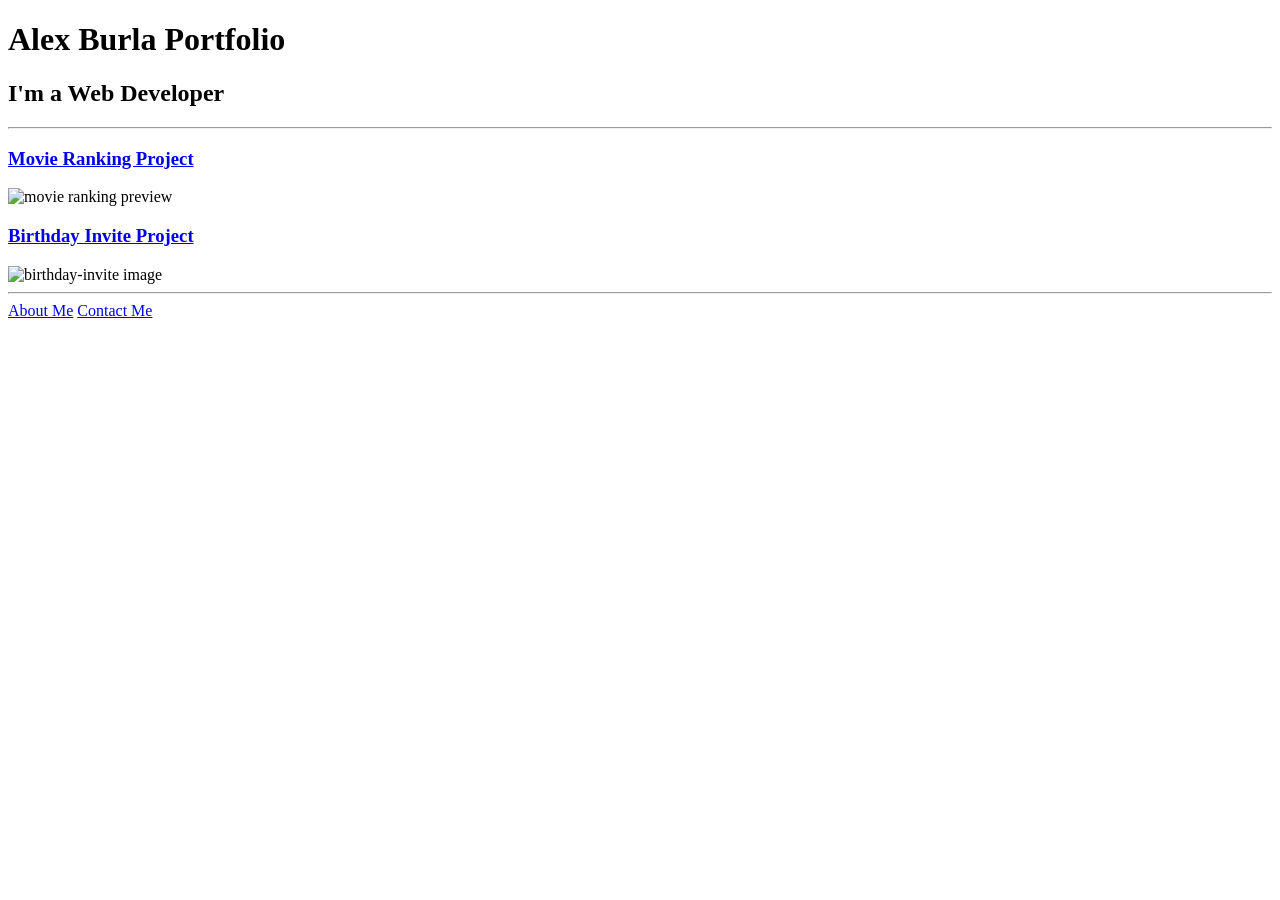
==== index.html @ dd1c564e "Add files via upload" ====
<!-- TODO 1: Create the HTML Boilerplate -->
 <!DOCTYPE html>
 <html lang="en">
 <head>
  <meta charset="UTF-8">
  <meta name="viewport" content="width=device-width, initial-scale=1.0">
  <title>My Portfolio</title>
 </head>
 <body>

  <h1>Alex Burla Portfolio</h1>
  <h2>I'm a Web Developer</h2>
  <hr>
  <h3><a href="./public/movie-ranking.html">Movie Ranking Project</a></h3>
  <img src="./assets/images/movie-ranking.png" alt="movie ranking preview" height="200">
  <h3><a href="./public/birthday-invite.html">Birthday Invite Project</a></h3>
  <img src="./assets/images/birthday-invite.png" alt="birthday-invite image" height="200">

  <hr>
  <a href="./public/about.html">About Me</a>
  <a href="./public/contact.html">Contact Me</a>
 </body>
 </html>

<!-- TODO 2: Add Your previous projects' HTML into the public folder -->

<!-- TODO 3: Take screenshots of your project previews and add the images to the images folder -->

<!-- TODO 4: Add titles/subtitles etc. -->

<!-- TODO 5: Add a link to the project pages -->

<!-- TODO 6: Add images to show the project previews
HINT for TODO 6: You can use the height attribute set to 200 to make the image smaller:
https://developer.mozilla.org/en-US/docs/Web/HTML/Element/img#attr-height -->

<!-- TODO 7: Add the Contact Me and About Me page links -->
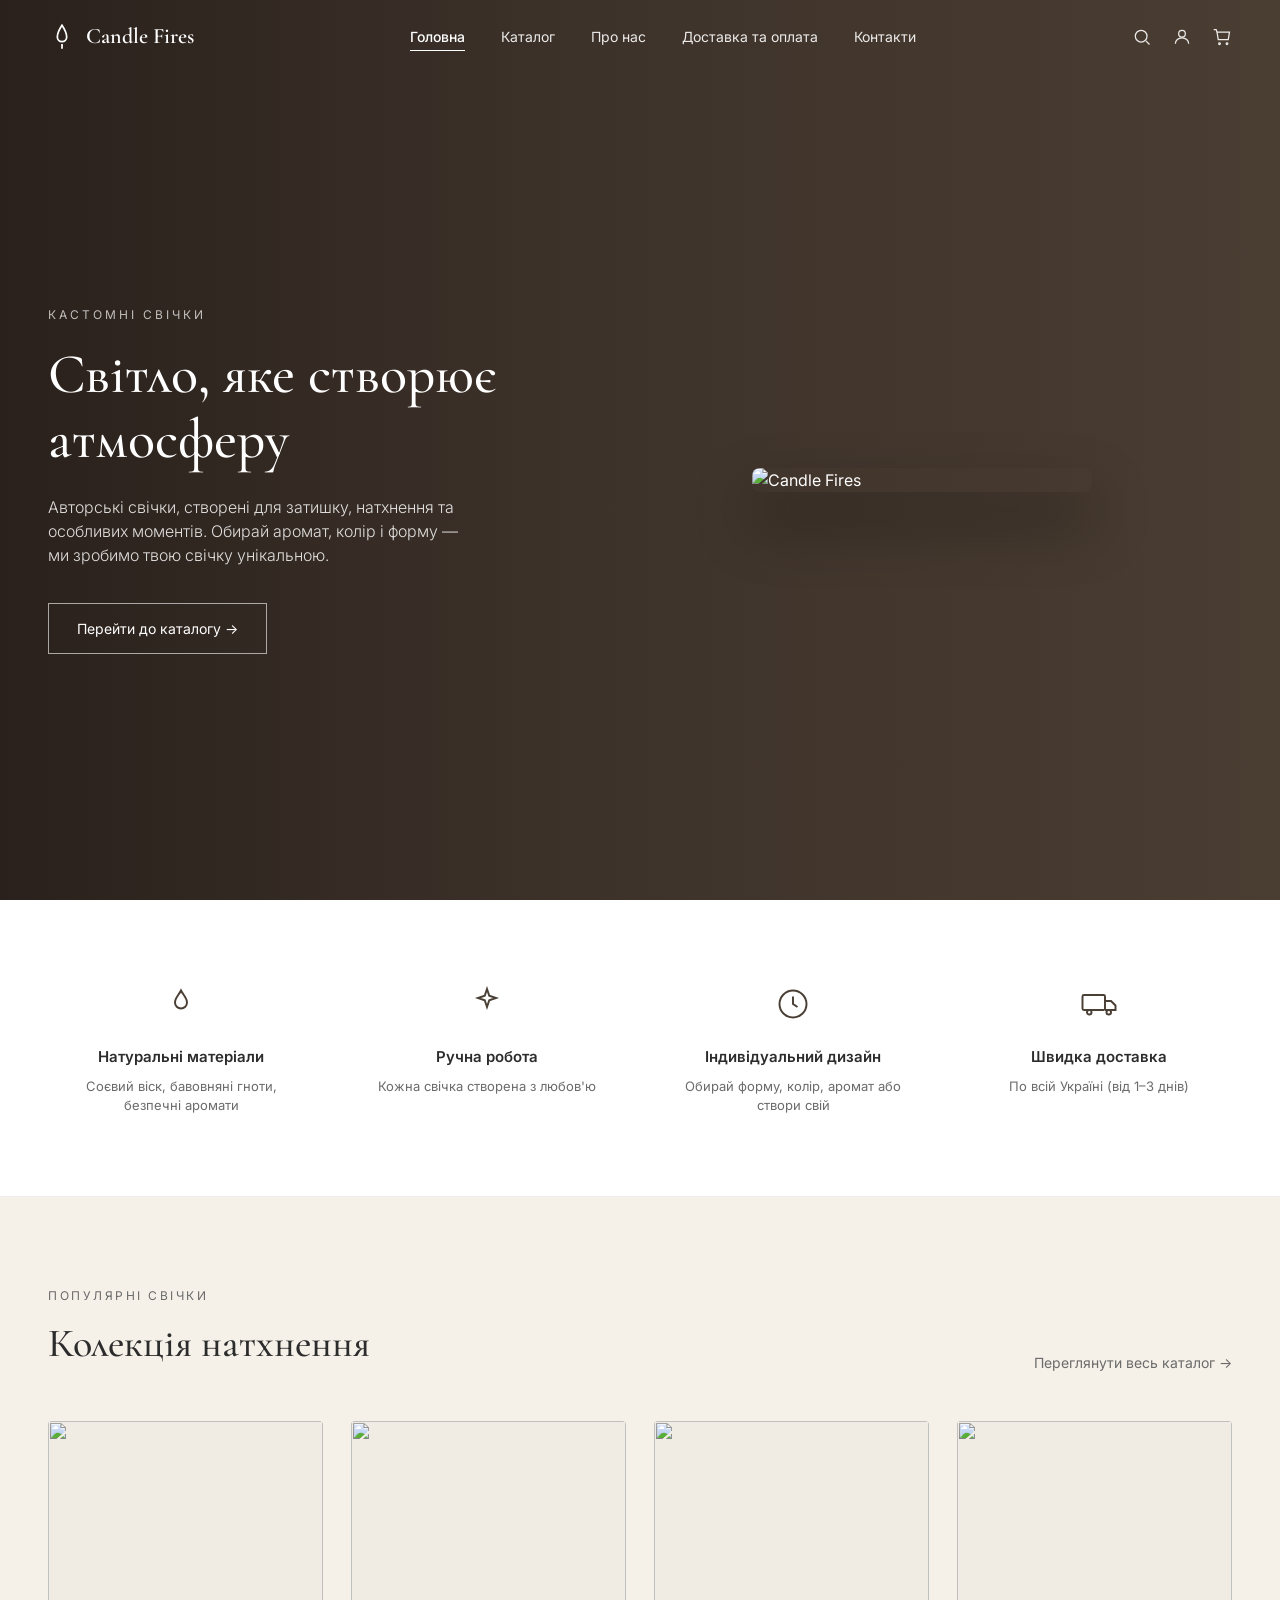
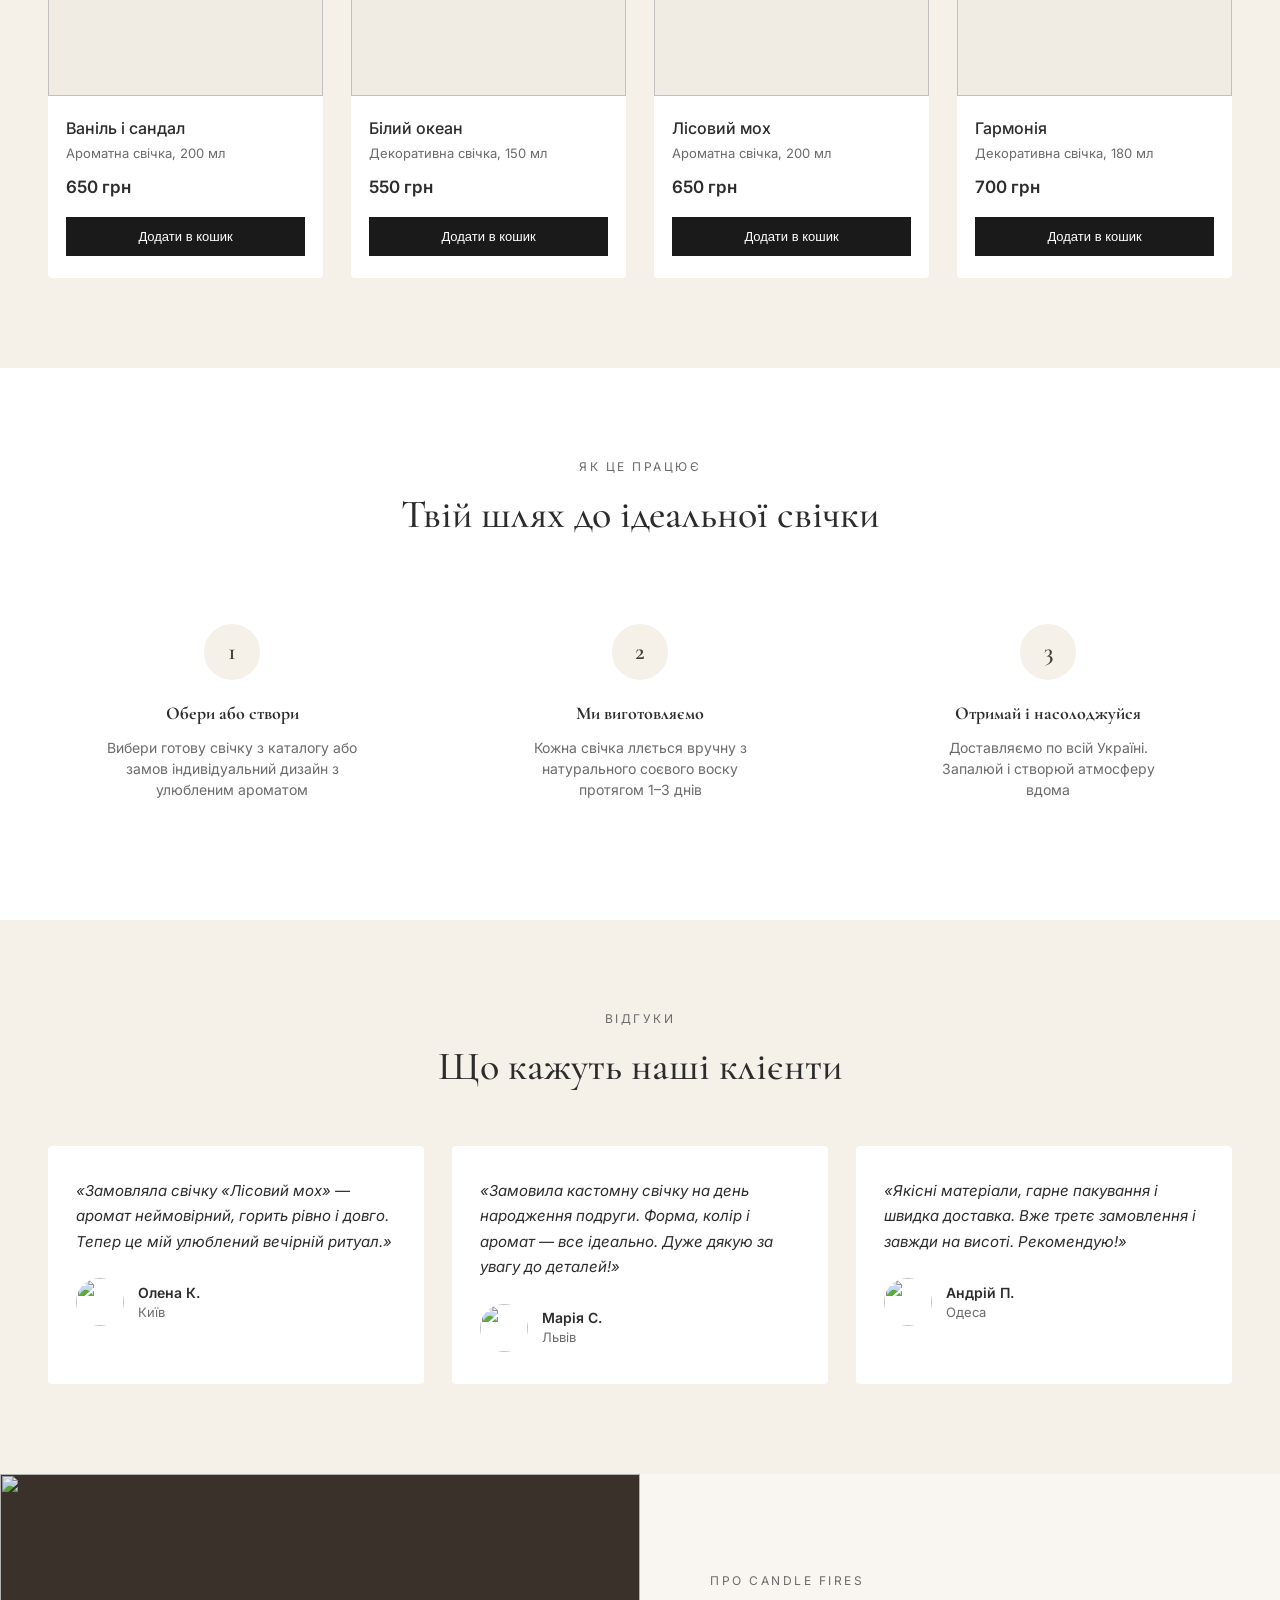
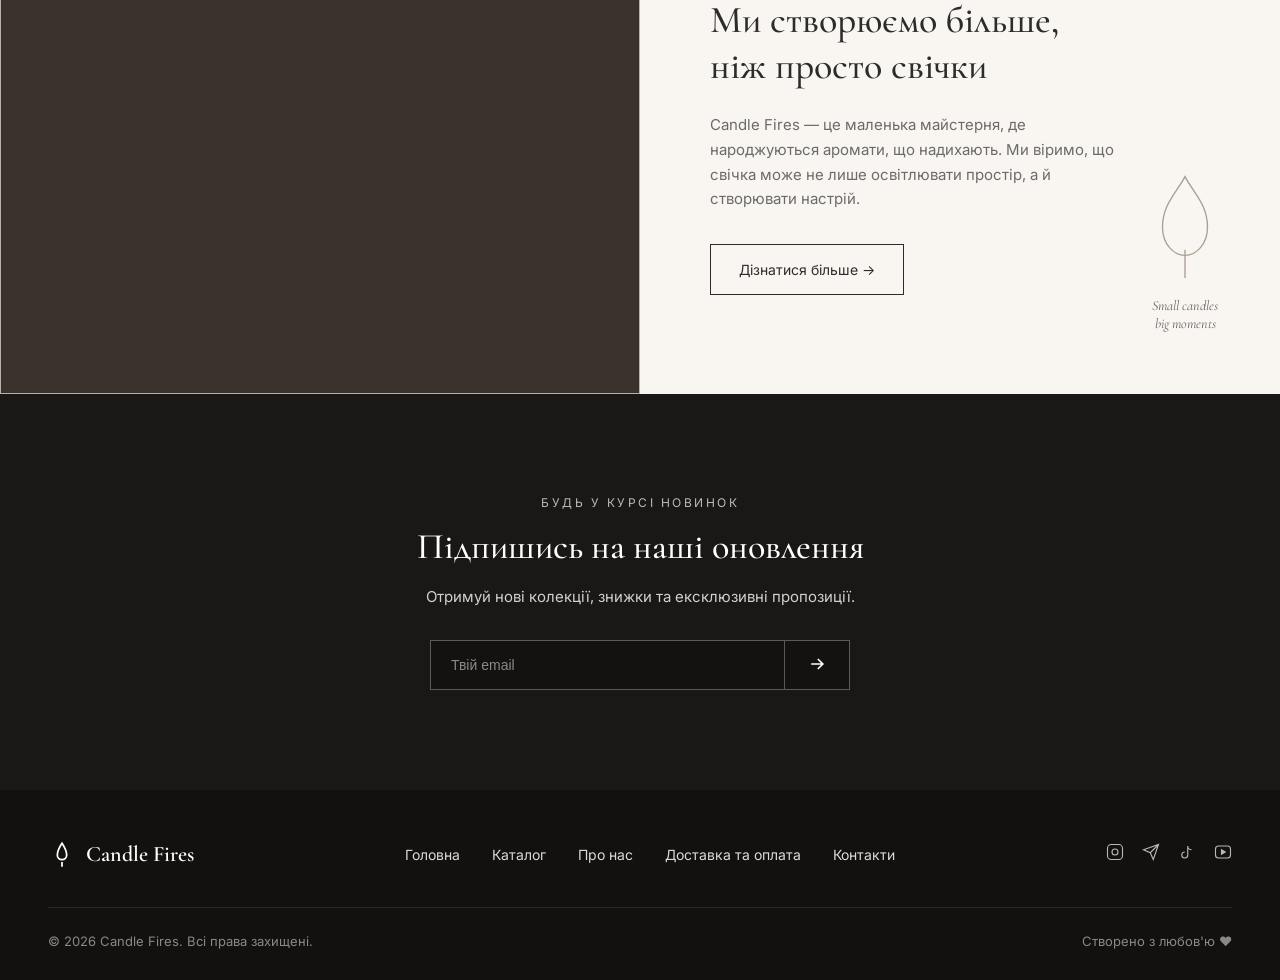
==== commit 1be79323: "Add files via upload" ====
--- a/index.html
+++ b/index.html
@@ -1,37 +1,351 @@
-<!-- TODO 1: Create the HTML Boilerplate -->
- <!DOCTYPE html>
- <html lang="en">
- <head>
+<!DOCTYPE html>
+<html lang="uk">
+
+<head>
   <meta charset="UTF-8">
   <meta name="viewport" content="width=device-width, initial-scale=1.0">
-  <title>My Portfolio</title>
- </head>
- <body>
-
-  <h1>Alex Burla Portfolio</h1>
-  <h2>I'm a Web Developer</h2>
-  <hr>
-  <h3><a href="./public/movie-ranking.html">Movie Ranking Project</a></h3>
-  <img src="./assets/images/movie-ranking.png" alt="movie ranking preview" height="200">
-  <h3><a href="./public/birthday-invite.html">Birthday Invite Project</a></h3>
-  <img src="./assets/images/birthday-invite.png" alt="birthday-invite image" height="200">
-
-  <hr>
-  <a href="./public/about.html">About Me</a>
-  <a href="./public/contact.html">Contact Me</a>
- </body>
- </html>
-
-<!-- TODO 2: Add Your previous projects' HTML into the public folder -->
-
-<!-- TODO 3: Take screenshots of your project previews and add the images to the images folder -->
-
-<!-- TODO 4: Add titles/subtitles etc. -->
-
-<!-- TODO 5: Add a link to the project pages -->
-
-<!-- TODO 6: Add images to show the project previews
-HINT for TODO 6: You can use the height attribute set to 200 to make the image smaller:
-https://developer.mozilla.org/en-US/docs/Web/HTML/Element/img#attr-height -->
-
-<!-- TODO 7: Add the Contact Me and About Me page links -->+  <title>Candle Fires — Авторські свічки</title>
+  <link rel="preconnect" href="https://fonts.googleapis.com">
+  <link rel="preconnect" href="https://fonts.gstatic.com" crossorigin>
+  <link
+    href="https://fonts.googleapis.com/css2?family=Cormorant+Garamond:wght@400;500;600;700&family=Inter:wght@300;400;500;600&display=swap"
+    rel="stylesheet">
+  <link rel="stylesheet" href="./style.css">
+</head>
+
+<body>
+  <header id="header">
+    <a href="index.html" class="logo">
+      <svg viewBox="0 0 24 24" fill="none" stroke="currentColor" stroke-width="1.5">
+        <path d="M12 2c0 0-4 6-4 10a4 4 0 008 0c0-4-4-10-4-10z" />
+        <path d="M12 22v-4" />
+      </svg>
+      Candle Fires
+    </a>
+    <nav class="desktop-nav">
+      <a href="index.html" class="active">Головна</a>
+      <a href="catalog.html">Каталог</a>
+      <a href="about.html">Про нас</a>
+      <a href="delivery.html">Доставка та оплата</a>
+      <a href="contacts.html">Контакти</a>
+    </nav>
+    <div class="header-right">
+      <div class="header-icons">
+        <svg viewBox="0 0 24 24" fill="none" stroke="currentColor" stroke-width="1.5">
+          <circle cx="11" cy="11" r="7" />
+          <path d="M21 21l-4.3-4.3" />
+        </svg>
+        <svg viewBox="0 0 24 24" fill="none" stroke="currentColor" stroke-width="1.5">
+          <circle cx="12" cy="8" r="4" />
+          <path d="M4 20c0-4 3.6-7 8-7s8 3 8 7" />
+        </svg>
+        <svg viewBox="0 0 24 24" fill="none" stroke="currentColor" stroke-width="1.5">
+          <path d="M6 6h15l-1.5 9h-12z" />
+          <circle cx="9" cy="20" r="1" />
+          <circle cx="18" cy="20" r="1" />
+          <path d="M6 6L5 3H2" />
+        </svg>
+      </div>
+      <button class="burger" id="burger" aria-label="Меню"><span></span><span></span><span></span></button>
+    </div>
+  </header>
+
+  <div class="mobile-overlay" id="overlay"></div>
+  <div class="mobile-menu" id="mobileMenu">
+    <nav>
+      <a href="index.html">Головна</a>
+      <a href="catalog.html">Каталог</a>
+      <a href="about.html">Про нас</a>
+      <a href="delivery.html">Доставка та оплата</a>
+      <a href="contacts.html">Контакти</a>
+    </nav>
+    <div class="mobile-menu-footer">
+      <div class="socials" style="display:flex;gap:20px;margin-bottom:20px;">
+        <a href="#"><svg viewBox="0 0 24 24" fill="none" stroke="currentColor" stroke-width="1.5" width="20"
+            height="20">
+            <rect x="2" y="2" width="20" height="20" rx="5" />
+            <circle cx="12" cy="12" r="4" />
+          </svg></a>
+        <a href="#"><svg viewBox="0 0 24 24" fill="none" stroke="currentColor" stroke-width="1.5" width="20"
+            height="20">
+            <path d="M22 2L11 13M22 2l-7 20-4-9-9-4 20-7z" />
+          </svg></a>
+      </div>
+      <p style="font-size:13px;opacity:0.5;">© 2026 Candle Fires</p>
+    </div>
+  </div>
+
+  <!-- HERO -->
+  <section class="hero">
+    <div class="hero-content fade-up">
+      <div class="hero-label">Кастомні свічки</div>
+      <h1>Світло, яке створює<br>атмосферу</h1>
+      <p>Авторські свічки, створені для затишку, натхнення та особливих моментів. Обирай аромат, колір і форму — ми
+        зробимо твою свічку унікальною.</p>
+      <a href="catalog.html" class="btn">Перейти до каталогу →</a>
+    </div>
+    <div class="hero-image fade-up fade-up-delay-2">
+      <img src="https://images.unsplash.com/photo-1603006905003-be475563bc59?w=600&q=80" alt="Candle Fires">
+    </div>
+  </section>
+
+  <!-- FEATURES -->
+  <section class="features">
+    <div class="feature fade-up">
+      <div class="feature-icon"><svg width="36" height="36" viewBox="0 0 24 24" fill="none" stroke="currentColor"
+          stroke-width="1.3">
+          <path d="M12 3c-1.5 3-4 5-4 8a4 4 0 008 0c0-3-2.5-5-4-8z" />
+        </svg></div>
+      <h3>Натуральні матеріали</h3>
+      <p>Соєвий віск, бавовняні гноти, безпечні аромати</p>
+    </div>
+    <div class="feature fade-up fade-up-delay-1">
+      <div class="feature-icon"><svg width="36" height="36" viewBox="0 0 24 24" fill="none" stroke="currentColor"
+          stroke-width="1.3">
+          <path d="M12 2l1.5 4.5L18 8l-4.5 1.5L12 14l-1.5-4.5L6 8l4.5-1.5L12 2z" />
+        </svg></div>
+      <h3>Ручна робота</h3>
+      <p>Кожна свічка створена з любов'ю</p>
+    </div>
+    <div class="feature fade-up fade-up-delay-2">
+      <div class="feature-icon"><svg width="36" height="36" viewBox="0 0 24 24" fill="none" stroke="currentColor"
+          stroke-width="1.3">
+          <circle cx="12" cy="12" r="9" />
+          <path d="M12 7v5l3 2" />
+        </svg></div>
+      <h3>Індивідуальний дизайн</h3>
+      <p>Обирай форму, колір, аромат або створи свій</p>
+    </div>
+    <div class="feature fade-up fade-up-delay-3">
+      <div class="feature-icon"><svg width="36" height="36" viewBox="0 0 24 24" fill="none" stroke="currentColor"
+          stroke-width="1.3">
+          <rect x="1" y="6" width="15" height="10" rx="1" />
+          <path d="M16 10h4l3 3v3h-7" />
+          <circle cx="5.5" cy="17.5" r="1.5" />
+          <circle cx="18.5" cy="17.5" r="1.5" />
+        </svg></div>
+      <h3>Швидка доставка</h3>
+      <p>По всій Україні (від 1–3 днів)</p>
+    </div>
+  </section>
+
+  <!-- PRODUCTS -->
+  <section class="products">
+    <div class="section-header fade-up">
+      <div>
+        <div class="section-label">Популярні свічки</div>
+        <h2 class="section-title">Колекція натхнення</h2>
+      </div>
+      <a href="catalog.html" class="view-all">Переглянути весь каталог →</a>
+    </div>
+    <div class="products-grid">
+      <div class="product-card fade-up">
+        <div class="product-img"><img src="https://encrypted-tbn0.gstatic.com/images?q=tbn:ANd9GcQiyNwLMBFA8OWgPPAC1A78nuyyEiw3NEpHOqjr5xC7cQ&s=10"
+            alt=""></div>
+        <div class="product-info">
+          <div class="product-name">Ваніль і сандал</div>
+          <div class="product-desc">Ароматна свічка, 200 мл</div>
+          <div class="product-price">650 грн</div><button class="add-btn">Додати в кошик</button>
+        </div>
+      </div>
+      <div class="product-card fade-up fade-up-delay-1">
+        <div class="product-img"><img src="https://images.unsplash.com/photo-1572726729207-a78d6feb18d7?w=500&q=80"
+            alt=""></div>
+        <div class="product-info">
+          <div class="product-name">Білий океан</div>
+          <div class="product-desc">Декоративна свічка, 150 мл</div>
+          <div class="product-price">550 грн</div><button class="add-btn">Додати в кошик</button>
+        </div>
+      </div>
+      <div class="product-card fade-up fade-up-delay-2">
+        <div class="product-img"><img src="https://images.unsplash.com/photo-1603006905003-be475563bc59?w=500&q=80"
+            alt=""></div>
+        <div class="product-info">
+          <div class="product-name">Лісовий мох</div>
+          <div class="product-desc">Ароматна свічка, 200 мл</div>
+          <div class="product-price">650 грн</div><button class="add-btn">Додати в кошик</button>
+        </div>
+      </div>
+      <div class="product-card fade-up fade-up-delay-3">
+        <div class="product-img"><img src="https://blog.mountainroseherbs.com/hs-fs/hubfs/Blog%20images/Candles%20-%20BANNER.jpg?width=1350&height=900&name=Candles%20-%20BANNER.jpg"
+            alt=""></div>
+        <div class="product-info">
+          <div class="product-name">Гармонія</div>
+          <div class="product-desc">Декоративна свічка, 180 мл</div>
+          <div class="product-price">700 грн</div><button class="add-btn">Додати в кошик</button>
+        </div>
+      </div>
+    </div>
+  </section>
+
+  <!-- NEW SECTION 1: How it works -->
+  <section class="how-it-works">
+    <div class="section-header fade-up" style="justify-content:center;text-align:center;">
+      <div>
+        <div class="section-label">Як це працює</div>
+        <h2 class="section-title">Твій шлях до ідеальної свічки</h2>
+      </div>
+    </div>
+    <div class="steps">
+      <div class="step fade-up">
+        <div class="step-num">1</div>
+        <h3>Обери або створи</h3>
+        <p>Вибери готову свічку з каталогу або замов індивідуальний дизайн з улюбленим ароматом</p>
+      </div>
+      <div class="step fade-up fade-up-delay-1">
+        <div class="step-num">2</div>
+        <h3>Ми виготовляємо</h3>
+        <p>Кожна свічка ллється вручну з натурального соєвого воску протягом 1–3 днів</p>
+      </div>
+      <div class="step fade-up fade-up-delay-2">
+        <div class="step-num">3</div>
+        <h3>Отримай і насолоджуйся</h3>
+        <p>Доставляємо по всій Україні. Запалюй і створюй атмосферу вдома</p>
+      </div>
+    </div>
+  </section>
+
+  <!-- NEW SECTION 2: Testimonials -->
+  <section class="testimonials">
+    <div class="section-header fade-up" style="justify-content:center;text-align:center;">
+      <div>
+        <div class="section-label">Відгуки</div>
+        <h2 class="section-title">Що кажуть наші клієнти</h2>
+      </div>
+    </div>
+    <div class="testimonials-grid">
+      <div class="testimonial fade-up">
+        <p class="testimonial-text">«Замовляла свічку «Лісовий мох» — аромат неймовірний, горить рівно і довго. Тепер це
+          мій улюблений вечірній ритуал.»</p>
+        <div class="testimonial-author">
+          <img src="https://images.unsplash.com/photo-1494790108377-be9c29b29330?w=100&q=80" alt="">
+          <div>
+            <div class="author-name">Олена К.</div>
+            <div class="author-role">Київ</div>
+          </div>
+        </div>
+      </div>
+      <div class="testimonial fade-up fade-up-delay-1">
+        <p class="testimonial-text">«Замовила кастомну свічку на день народження подруги. Форма, колір і аромат — все
+          ідеально. Дуже дякую за увагу до деталей!»</p>
+        <div class="testimonial-author">
+          <img src="https://images.unsplash.com/photo-1438761681033-6461ffad8d80?w=100&q=80" alt="">
+          <div>
+            <div class="author-name">Марія С.</div>
+            <div class="author-role">Львів</div>
+          </div>
+        </div>
+      </div>
+      <div class="testimonial fade-up fade-up-delay-2">
+        <p class="testimonial-text">«Якісні матеріали, гарне пакування і швидка доставка. Вже третє замовлення і завжди
+          на висоті. Рекомендую!»</p>
+        <div class="testimonial-author">
+          <img src="https://images.unsplash.com/photo-1507003211169-0a1dd7228f2d?w=100&q=80" alt="">
+          <div>
+            <div class="author-name">Андрій П.</div>
+            <div class="author-role">Одеса</div>
+          </div>
+        </div>
+      </div>
+    </div>
+  </section>
+
+  <!-- ABOUT PREVIEW -->
+  <section class="about">
+    <div class="about-image fade-up"><img src="https://images.unsplash.com/photo-1603006905003-be475563bc59?w=900&q=80"
+        alt=""></div>
+    <div class="about-content">
+      <div class="fade-up">
+        <div class="section-label">Про Candle Fires</div>
+        <h2>Ми створюємо більше,<br>ніж просто свічки</h2>
+        <p>Candle Fires — це маленька майстерня, де народжуються аромати, що надихають. Ми віримо, що свічка може не
+          лише освітлювати простір, а й створювати настрій.</p>
+        <a href="about.html" class="btn btn-outline-dark">Дізнатися більше →</a>
+      </div>
+      <div class="about-deco">
+        <svg viewBox="0 0 80 100" fill="none" stroke="#8a7a6a" stroke-width="1.2">
+          <path d="M40 5c-8 15-20 25-20 45 0 15 10 25 20 25s20-10 20-25c0-20-12-30-20-45z" />
+          <path d="M40 70v25" />
+        </svg>
+        <span>Small candles<br>big moments</span>
+      </div>
+    </div>
+  </section>
+
+  <!-- NEWSLETTER -->
+  <section class="newsletter">
+    <div class="newsletter-inner fade-up">
+      <div class="section-label">Будь у курсі новинок</div>
+      <h2>Підпишись на наші оновлення</h2>
+      <p>Отримуй нові колекції, знижки та ексклюзивні пропозиції.</p>
+      <form class="subscribe-form" onsubmit="event.preventDefault();alert('Дякуємо за підписку!');">
+        <input type="email" placeholder="Твій email" required>
+        <button type="submit"><svg width="20" height="20" viewBox="0 0 24 24" fill="none" stroke="currentColor"
+            stroke-width="2">
+            <path d="M5 12h14M13 6l6 6-6 6" />
+          </svg></button>
+      </form>
+    </div>
+  </section>
+
+  <footer>
+    <div class="footer-top">
+      <a href="index.html" class="logo"><svg viewBox="0 0 24 24" fill="none" stroke="currentColor" stroke-width="1.5"
+          width="24" height="24">
+          <path d="M12 2c0 0-4 6-4 10a4 4 0 008 0c0-4-4-10-4-10z" />
+          <path d="M12 22v-4" />
+        </svg> Candle Fires</a>
+      <div class="footer-nav">
+        <a href="index.html">Головна</a>
+        <a href="catalog.html">Каталог</a>
+        <a href="about.html">Про нас</a>
+        <a href="delivery.html">Доставка та оплата</a>
+        <a href="contacts.html">Контакти</a>
+      </div>
+      <div class="socials">
+        <a href="#"><svg viewBox="0 0 24 24" fill="none" stroke="currentColor" stroke-width="1.5">
+            <rect x="2" y="2" width="20" height="20" rx="5" />
+            <circle cx="12" cy="12" r="4" />
+          </svg></a>
+        <a href="#"><svg viewBox="0 0 24 24" fill="none" stroke="currentColor" stroke-width="1.5">
+            <path d="M22 2L11 13M22 2l-7 20-4-9-9-4 20-7z" />
+          </svg></a>
+        <a href="#"><svg viewBox="0 0 24 24" fill="none" stroke="currentColor" stroke-width="1.5">
+            <path d="M9 12a4 4 0 104 4V4a5 5 0 005 5" />
+          </svg></a>
+        <a href="#"><svg viewBox="0 0 24 24" fill="none" stroke="currentColor" stroke-width="1.5">
+            <rect x="2" y="4" width="20" height="16" rx="4" />
+            <path d="M10 9l5 3-5 3V9z" fill="currentColor" />
+          </svg></a>
+      </div>
+    </div>
+    <div class="footer-bottom"><span>© 2026 Candle Fires. Всі права захищені.</span><span>Створено з любов'ю ♥</span>
+    </div>
+  </footer>
+
+  <script>
+    const burger = document.getElementById('burger');
+    const mobileMenu = document.getElementById('mobileMenu');
+    const overlay = document.getElementById('overlay');
+    function toggleMenu() {
+      burger.classList.toggle('active');
+      mobileMenu.classList.toggle('open');
+      overlay.classList.toggle('visible');
+      document.body.style.overflow = mobileMenu.classList.contains('open') ? 'hidden' : '';
+    }
+    burger.addEventListener('click', toggleMenu);
+    overlay.addEventListener('click', toggleMenu);
+    document.querySelectorAll('.mobile-menu a').forEach(a => a.addEventListener('click', toggleMenu));
+
+    const header = document.getElementById('header');
+    window.addEventListener('scroll', () => header.classList.toggle('scrolled', window.scrollY > 80));
+
+    const observer = new IntersectionObserver((entries) => {
+      entries.forEach(e => { if (e.isIntersecting) e.target.classList.add('visible'); });
+    }, { threshold: 0.15, rootMargin: '0px 0px -40px 0px' });
+    document.querySelectorAll('.fade-up').forEach(el => observer.observe(el));
+    setTimeout(() => document.querySelectorAll('.hero .fade-up').forEach(el => el.classList.add('visible')), 100);
+  </script>
+</body>
+
+</html>
--- a/style.css
+++ b/style.css
@@ -0,0 +1,906 @@
+:root {
+      --bg: #f8f5f0;
+      --text: #2c2c2c;
+      --muted: #6b6b6b;
+      --accent: #1a1a1a;
+      --cream: #f5f0e8;
+      --dark: #1c1c1c;
+      --brown: #4a3f35;
+    }
+
+    * {
+      margin: 0;
+      padding: 0;
+      box-sizing: border-box;
+    }
+
+    html {
+      scroll-behavior: smooth;
+    }
+
+    body {
+      font-family: 'Inter', sans-serif;
+      background: var(--bg);
+      color: var(--text);
+      line-height: 1.5;
+      overflow-x: hidden;
+    }
+
+    h1,
+    h2,
+    h3,
+    .serif {
+      font-family: 'Cormorant Garamond', serif;
+    }
+
+    a {
+      text-decoration: none;
+      color: inherit;
+    }
+
+    img {
+      max-width: 100%;
+      display: block;
+    }
+
+    .fade-up {
+      opacity: 0;
+      transform: translateY(40px);
+      transition: opacity 0.8s ease, transform 0.8s ease;
+    }
+
+    .fade-up.visible {
+      opacity: 1;
+      transform: translateY(0);
+    }
+
+    .fade-up-delay-1 {
+      transition-delay: 0.1s;
+    }
+
+    .fade-up-delay-2 {
+      transition-delay: 0.2s;
+    }
+
+    .fade-up-delay-3 {
+      transition-delay: 0.3s;
+    }
+
+    .fade-up-delay-4 {
+      transition-delay: 0.4s;
+    }
+
+    /* Header */
+    header {
+      position: fixed;
+      top: 0;
+      left: 0;
+      right: 0;
+      z-index: 1000;
+      padding: 20px 48px;
+      display: flex;
+      align-items: center;
+      justify-content: space-between;
+      transition: background 0.3s, padding 0.3s, box-shadow 0.3s;
+      color: #fff;
+    }
+
+    header.scrolled {
+      background: rgba(28, 28, 28, 0.95);
+      backdrop-filter: blur(12px);
+      padding: 14px 48px;
+      box-shadow: 0 4px 20px rgba(0, 0, 0, 0.15);
+    }
+
+    .logo {
+      display: flex;
+      align-items: center;
+      gap: 10px;
+      font-family: 'Cormorant Garamond', serif;
+      font-size: 22px;
+      font-weight: 600;
+      z-index: 1001;
+    }
+
+    .logo svg {
+      width: 28px;
+      height: 28px;
+    }
+
+    nav.desktop-nav {
+      display: flex;
+      gap: 36px;
+      font-size: 14px;
+    }
+
+    nav.desktop-nav a {
+      opacity: 0.9;
+      transition: opacity 0.2s;
+      position: relative;
+    }
+
+    nav.desktop-nav a:hover {
+      opacity: 1;
+    }
+
+    nav.desktop-nav a.active {
+      opacity: 1;
+      font-weight: 500;
+    }
+
+    nav.desktop-nav a::after {
+      content: '';
+      position: absolute;
+      bottom: -4px;
+      left: 0;
+      width: 0;
+      height: 1px;
+      background: currentColor;
+      transition: width 0.3s;
+    }
+
+    nav.desktop-nav a:hover::after,
+    nav.desktop-nav a.active::after {
+      width: 100%;
+    }
+
+    .header-right {
+      display: flex;
+      align-items: center;
+      gap: 22px;
+    }
+
+    .header-icons {
+      display: flex;
+      gap: 20px;
+    }
+
+    .header-icons svg {
+      width: 20px;
+      height: 20px;
+      cursor: pointer;
+      opacity: 0.9;
+    }
+
+    .burger {
+      display: none;
+      flex-direction: column;
+      justify-content: space-between;
+      width: 24px;
+      height: 18px;
+      cursor: pointer;
+      z-index: 1001;
+      background: none;
+      border: none;
+      padding: 0;
+    }
+
+    .burger span {
+      display: block;
+      height: 2px;
+      width: 100%;
+      background: currentColor;
+      border-radius: 2px;
+      transition: all 0.3s;
+    }
+
+    .burger.active span:nth-child(1) {
+      transform: translateY(8px) rotate(45deg);
+    }
+
+    .burger.active span:nth-child(2) {
+      opacity: 0;
+    }
+
+    .burger.active span:nth-child(3) {
+      transform: translateY(-8px) rotate(-45deg);
+    }
+
+    .mobile-menu {
+      position: fixed;
+      top: 0;
+      right: -100%;
+      width: 100%;
+      max-width: 360px;
+      height: 100vh;
+      background: #1c1c1c;
+      color: #fff;
+      z-index: 999;
+      padding: 100px 40px 40px;
+      transition: right 0.4s cubic-bezier(0.4, 0, 0.2, 1);
+      display: flex;
+      flex-direction: column;
+    }
+
+    .mobile-menu.open {
+      right: 0;
+    }
+
+    .mobile-menu nav {
+      display: flex;
+      flex-direction: column;
+      gap: 28px;
+      font-size: 22px;
+      font-family: 'Cormorant Garamond', serif;
+    }
+
+    .mobile-menu nav a {
+      opacity: 0.9;
+      transition: 0.2s;
+    }
+
+    .mobile-menu nav a:hover {
+      opacity: 1;
+      transform: translateX(8px);
+    }
+
+    .mobile-menu-footer {
+      margin-top: auto;
+      padding-top: 40px;
+      border-top: 1px solid rgba(255, 255, 255, 0.1);
+    }
+
+    .mobile-overlay {
+      position: fixed;
+      inset: 0;
+      background: rgba(0, 0, 0, 0.5);
+      z-index: 998;
+      opacity: 0;
+      visibility: hidden;
+      transition: 0.3s;
+    }
+
+    .mobile-overlay.visible {
+      opacity: 1;
+      visibility: visible;
+    }
+
+    /* Hero */
+    .hero {
+      position: relative;
+      min-height: 100vh;
+      background: linear-gradient(90deg, #2a211c, #3d322a 45%, #4a3d32);
+      display: grid;
+      grid-template-columns: 1fr 1.1fr;
+      align-items: center;
+      padding: 140px 48px 80px;
+      color: #fff;
+      overflow: hidden;
+    }
+
+    .hero::before {
+      content: '';
+      position: absolute;
+      inset: 0;
+      background: url('https://images.unsplash.com/photo-1603006905003-be475563bc59?w=1600&q=80') center/cover;
+      opacity: 0.35;
+    }
+
+    .hero-content {
+      position: relative;
+      z-index: 2;
+      max-width: 520px;
+    }
+
+    .hero-label {
+      font-size: 12px;
+      letter-spacing: 3px;
+      text-transform: uppercase;
+      opacity: 0.7;
+      margin-bottom: 18px;
+    }
+
+    .hero h1 {
+      font-size: clamp(36px, 5vw, 56px);
+      font-weight: 500;
+      line-height: 1.15;
+      margin-bottom: 24px;
+    }
+
+    .hero p {
+      font-size: 16px;
+      opacity: 0.85;
+      max-width: 420px;
+      margin-bottom: 36px;
+      font-weight: 300;
+    }
+
+    .btn {
+      display: inline-flex;
+      align-items: center;
+      gap: 10px;
+      padding: 14px 28px;
+      border: 1px solid rgba(255, 255, 255, 0.6);
+      background: transparent;
+      color: #fff;
+      font-size: 14px;
+      cursor: pointer;
+      transition: 0.25s;
+    }
+
+    .btn:hover {
+      background: #fff;
+      color: var(--dark);
+    }
+
+    .btn-dark {
+      background: var(--accent);
+      color: #fff;
+      border: none;
+    }
+
+    .btn-dark:hover {
+      background: #333;
+    }
+
+    .btn-outline-dark {
+      border-color: #2c2c2c;
+      color: #2c2c2c;
+    }
+
+    .btn-outline-dark:hover {
+      background: #2c2c2c;
+      color: #fff;
+    }
+
+    .hero-image {
+      position: relative;
+      z-index: 2;
+      display: flex;
+      justify-content: center;
+    }
+
+    .hero-image img {
+      width: min(340px, 80%);
+      border-radius: 8px;
+      box-shadow: 0 30px 60px rgba(0, 0, 0, 0.4);
+    }
+
+    /* Features */
+    .features {
+      display: grid;
+      grid-template-columns: repeat(4, 1fr);
+      gap: 40px;
+      padding: 80px 48px;
+      background: #fff;
+      border-bottom: 1px solid #eee;
+    }
+
+    .feature {
+      text-align: center;
+      padding: 0 16px;
+    }
+
+    .feature-icon {
+      width: 48px;
+      height: 48px;
+      margin: 0 auto 18px;
+      display: flex;
+      align-items: center;
+      justify-content: center;
+      color: var(--brown);
+    }
+
+    .feature h3 {
+      font-family: 'Inter', sans-serif;
+      font-size: 15px;
+      font-weight: 600;
+      margin-bottom: 8px;
+    }
+
+    .feature p {
+      font-size: 13px;
+      color: var(--muted);
+    }
+
+    /* Products */
+    .products {
+      padding: 90px 48px;
+      background: var(--cream);
+    }
+
+    .section-header {
+      display: flex;
+      justify-content: space-between;
+      align-items: flex-end;
+      margin-bottom: 48px;
+      flex-wrap: wrap;
+      gap: 16px;
+    }
+
+    .section-label {
+      font-size: 12px;
+      letter-spacing: 2.5px;
+      text-transform: uppercase;
+      color: var(--muted);
+      margin-bottom: 8px;
+    }
+
+    .section-title {
+      font-size: clamp(28px, 4vw, 40px);
+      font-weight: 500;
+    }
+
+    .view-all {
+      font-size: 14px;
+      color: var(--muted);
+      display: flex;
+      align-items: center;
+      gap: 6px;
+      transition: 0.2s;
+    }
+
+    .view-all:hover {
+      color: var(--text);
+    }
+
+    .products-grid {
+      display: grid;
+      grid-template-columns: repeat(4, 1fr);
+      gap: 28px;
+    }
+
+    .product-card {
+      background: #fff;
+      border-radius: 4px;
+      overflow: hidden;
+      transition: 0.3s;
+    }
+
+    .product-card:hover {
+      transform: translateY(-6px);
+      box-shadow: 0 16px 40px rgba(0, 0, 0, 0.08);
+    }
+
+    .product-img {
+      aspect-ratio: 1;
+      background: #f0ebe3;
+      overflow: hidden;
+    }
+
+    .product-img img {
+      width: 100%;
+      height: 100%;
+      object-fit: cover;
+      transition: 0.4s;
+    }
+
+    .product-card:hover .product-img img {
+      transform: scale(1.05);
+    }
+
+    .product-info {
+      padding: 20px 18px 22px;
+    }
+
+    .product-name {
+      font-size: 16px;
+      font-weight: 500;
+      margin-bottom: 4px;
+    }
+
+    .product-desc {
+      font-size: 13px;
+      color: var(--muted);
+      margin-bottom: 12px;
+    }
+
+    .product-price {
+      font-size: 17px;
+      font-weight: 600;
+      margin-bottom: 16px;
+    }
+
+    .add-btn {
+      width: 100%;
+      display: flex;
+      align-items: center;
+      justify-content: center;
+      gap: 8px;
+      background: var(--accent);
+      color: #fff;
+      border: none;
+      padding: 12px;
+      font-size: 13px;
+      cursor: pointer;
+      transition: 0.2s;
+    }
+
+    .add-btn:hover {
+      background: #333;
+    }
+
+    /* NEW: How it works */
+    .how-it-works {
+      padding: 90px 48px;
+      background: #fff;
+    }
+
+    .steps {
+      display: grid;
+      grid-template-columns: repeat(3, 1fr);
+      gap: 40px;
+      margin-top: 50px;
+    }
+
+    .step {
+      text-align: center;
+      padding: 30px 20px;
+    }
+
+    .step-num {
+      width: 56px;
+      height: 56px;
+      border-radius: 50%;
+      background: var(--cream);
+      display: flex;
+      align-items: center;
+      justify-content: center;
+      font-family: 'Cormorant Garamond', serif;
+      font-size: 24px;
+      font-weight: 600;
+      margin: 0 auto 20px;
+      color: var(--brown);
+    }
+
+    .step h3 {
+      font-size: 18px;
+      margin-bottom: 10px;
+    }
+
+    .step p {
+      font-size: 14px;
+      color: var(--muted);
+      max-width: 260px;
+      margin: 0 auto;
+    }
+
+    /* NEW: Testimonials */
+    .testimonials {
+      padding: 90px 48px;
+      background: var(--cream);
+    }
+
+    .testimonials-grid {
+      display: grid;
+      grid-template-columns: repeat(3, 1fr);
+      gap: 28px;
+      margin-top: 50px;
+    }
+
+    .testimonial {
+      background: #fff;
+      padding: 32px 28px;
+      border-radius: 4px;
+    }
+
+    .testimonial-text {
+      font-size: 15px;
+      line-height: 1.7;
+      margin-bottom: 24px;
+      color: var(--text);
+      font-style: italic;
+    }
+
+    .testimonial-author {
+      display: flex;
+      align-items: center;
+      gap: 14px;
+    }
+
+    .testimonial-author img {
+      width: 48px;
+      height: 48px;
+      border-radius: 50%;
+      object-fit: cover;
+    }
+
+    .author-name {
+      font-weight: 600;
+      font-size: 14px;
+    }
+
+    .author-role {
+      font-size: 13px;
+      color: var(--muted);
+    }
+
+    /* About preview */
+    .about {
+      display: grid;
+      grid-template-columns: 1fr 1fr;
+      min-height: 520px;
+    }
+
+    .about-image {
+      background: #3a322a;
+      overflow: hidden;
+    }
+
+    .about-image img {
+      width: 100%;
+      height: 100%;
+      object-fit: cover;
+      opacity: 0.9;
+    }
+
+    .about-content {
+      background: #f9f6f1;
+      padding: 80px 70px;
+      display: flex;
+      flex-direction: column;
+      justify-content: center;
+      position: relative;
+    }
+
+    .about-content h2 {
+      font-size: clamp(28px, 3.5vw, 38px);
+      font-weight: 500;
+      line-height: 1.2;
+      margin-bottom: 24px;
+    }
+
+    .about-content p {
+      font-size: 15px;
+      color: var(--muted);
+      max-width: 420px;
+      margin-bottom: 32px;
+      line-height: 1.65;
+    }
+
+    .about-deco {
+      position: absolute;
+      right: 50px;
+      bottom: 60px;
+      text-align: center;
+      opacity: 0.7;
+    }
+
+    .about-deco svg {
+      width: 90px;
+      margin-bottom: 8px;
+    }
+
+    .about-deco span {
+      font-family: 'Cormorant Garamond', serif;
+      font-style: italic;
+      font-size: 14px;
+      display: block;
+      line-height: 1.3;
+    }
+
+    /* Newsletter */
+    .newsletter {
+      position: relative;
+      padding: 100px 48px;
+      text-align: center;
+      color: #fff;
+      background: #1a1816;
+      overflow: hidden;
+    }
+
+    .newsletter::before {
+      content: '';
+      position: absolute;
+      inset: 0;
+      background: url('https://images.unsplash.com/photo-1511497584788-876760111969?w=1600&q=80') center/cover;
+      opacity: 0.35;
+    }
+
+    .newsletter-inner {
+      position: relative;
+      z-index: 2;
+      max-width: 520px;
+      margin: 0 auto;
+    }
+
+    .newsletter .section-label {
+      color: rgba(255, 255, 255, 0.7);
+    }
+
+    .newsletter h2 {
+      font-size: clamp(28px, 4vw, 36px);
+      font-weight: 500;
+      margin-bottom: 12px;
+    }
+
+    .newsletter p {
+      font-size: 15px;
+      opacity: 0.8;
+      margin-bottom: 32px;
+    }
+
+    .subscribe-form {
+      display: flex;
+      max-width: 420px;
+      margin: 0 auto;
+      border: 1px solid rgba(255, 255, 255, 0.3);
+      background: rgba(0, 0, 0, 0.25);
+    }
+
+    .subscribe-form input {
+      flex: 1;
+      background: transparent;
+      border: none;
+      padding: 16px 20px;
+      color: #fff;
+      font-size: 14px;
+      outline: none;
+    }
+
+    .subscribe-form input::placeholder {
+      color: rgba(255, 255, 255, 0.5);
+    }
+
+    .subscribe-form button {
+      background: transparent;
+      border: none;
+      border-left: 1px solid rgba(255, 255, 255, 0.3);
+      padding: 0 22px;
+      color: #fff;
+      cursor: pointer;
+    }
+
+    /* Footer */
+    footer {
+      background: #12110f;
+      color: #fff;
+      padding: 48px 48px 28px;
+    }
+
+    .footer-top {
+      display: flex;
+      justify-content: space-between;
+      align-items: center;
+      padding-bottom: 36px;
+      border-bottom: 1px solid rgba(255, 255, 255, 0.1);
+      flex-wrap: wrap;
+      gap: 24px;
+    }
+
+    .footer-nav {
+      display: flex;
+      gap: 32px;
+      font-size: 14px;
+      opacity: 0.85;
+      flex-wrap: wrap;
+    }
+
+    .socials {
+      display: flex;
+      gap: 18px;
+    }
+
+    .socials a {
+      opacity: 0.7;
+      transition: 0.2s;
+    }
+
+    .socials a:hover {
+      opacity: 1;
+    }
+
+    .socials svg {
+      width: 18px;
+      height: 18px;
+    }
+
+    .footer-bottom {
+      display: flex;
+      justify-content: space-between;
+      padding-top: 24px;
+      font-size: 13px;
+      opacity: 0.5;
+      flex-wrap: wrap;
+      gap: 12px;
+    }
+
+    /* Page header for inner pages */
+    .page-hero {
+      padding: 160px 48px 80px;
+      background: linear-gradient(135deg, #2a211c, #3d322a);
+      color: #fff;
+      text-align: center;
+    }
+
+    .page-hero h1 {
+      font-size: clamp(36px, 5vw, 52px);
+      font-weight: 500;
+      margin-bottom: 12px;
+    }
+
+    .page-hero p {
+      opacity: 0.8;
+      font-size: 16px;
+      max-width: 500px;
+      margin: 0 auto;
+    }
+
+    @media (max-width: 1100px) {
+
+      .products-grid,
+      .testimonials-grid {
+        grid-template-columns: repeat(2, 1fr);
+      }
+
+      .features {
+        grid-template-columns: repeat(2, 1fr);
+      }
+
+      .steps {
+        grid-template-columns: 1fr;
+      }
+    }
+
+    @media (max-width: 900px) {
+
+      header,
+      header.scrolled {
+        padding: 16px 24px;
+      }
+
+      nav.desktop-nav {
+        display: none;
+      }
+
+      .burger {
+        display: flex;
+      }
+
+      .hero {
+        grid-template-columns: 1fr;
+        padding: 140px 24px 60px;
+        text-align: center;
+        min-height: auto;
+      }
+
+      .hero-content {
+        max-width: 100%;
+        margin-bottom: 40px;
+      }
+
+      .hero p {
+        margin: 0 auto 36px;
+      }
+
+      .features,
+      .products,
+      .how-it-works,
+      .testimonials,
+      .newsletter,
+      footer,
+      .page-hero {
+        padding-left: 24px;
+        padding-right: 24px;
+      }
+
+      .about {
+        grid-template-columns: 1fr;
+      }
+
+      .about-content {
+        padding: 50px 28px;
+      }
+
+      .about-deco {
+        display: none;
+      }
+
+      .footer-top {
+        flex-direction: column;
+        text-align: center;
+      }
+
+      .footer-nav {
+        justify-content: center;
+      }
+    }
+
+    @media (max-width: 560px) {
+
+      .products-grid,
+      .testimonials-grid,
+      .features {
+        grid-template-columns: 1fr;
+      }
+    }
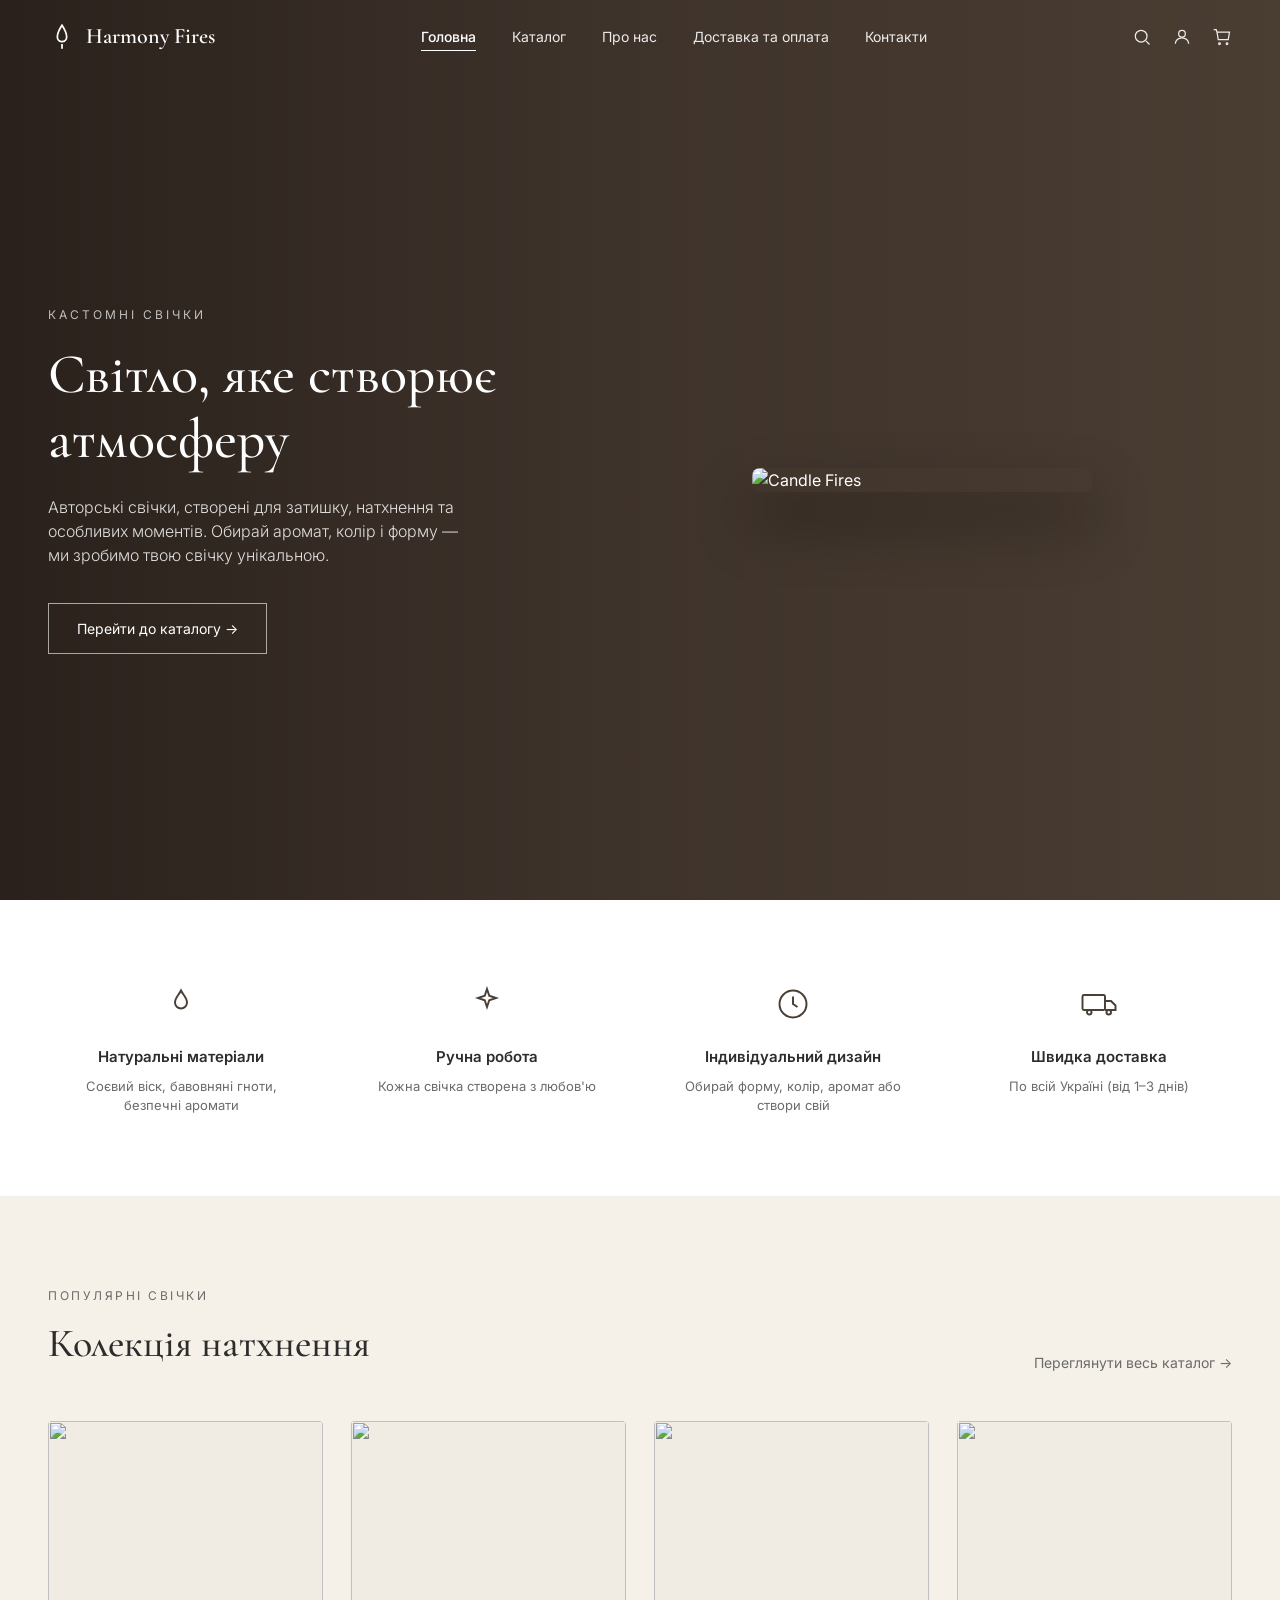
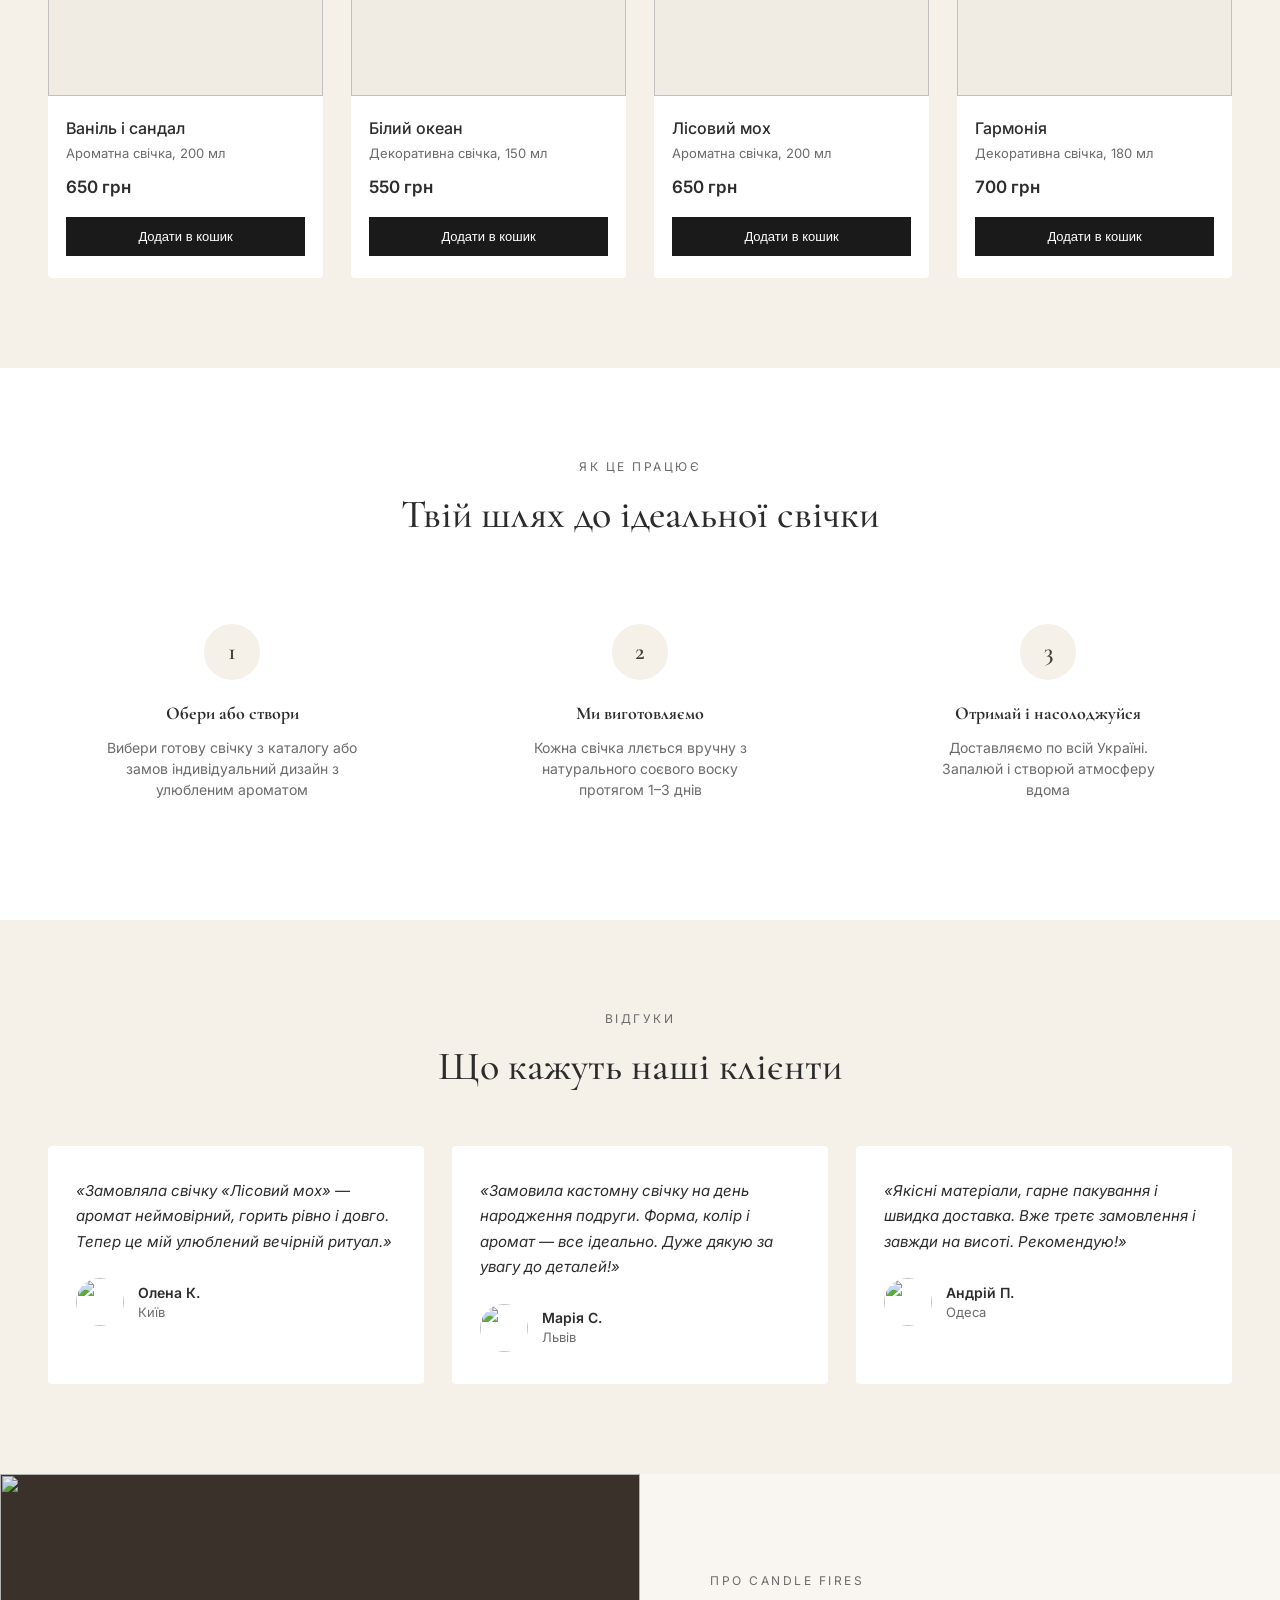
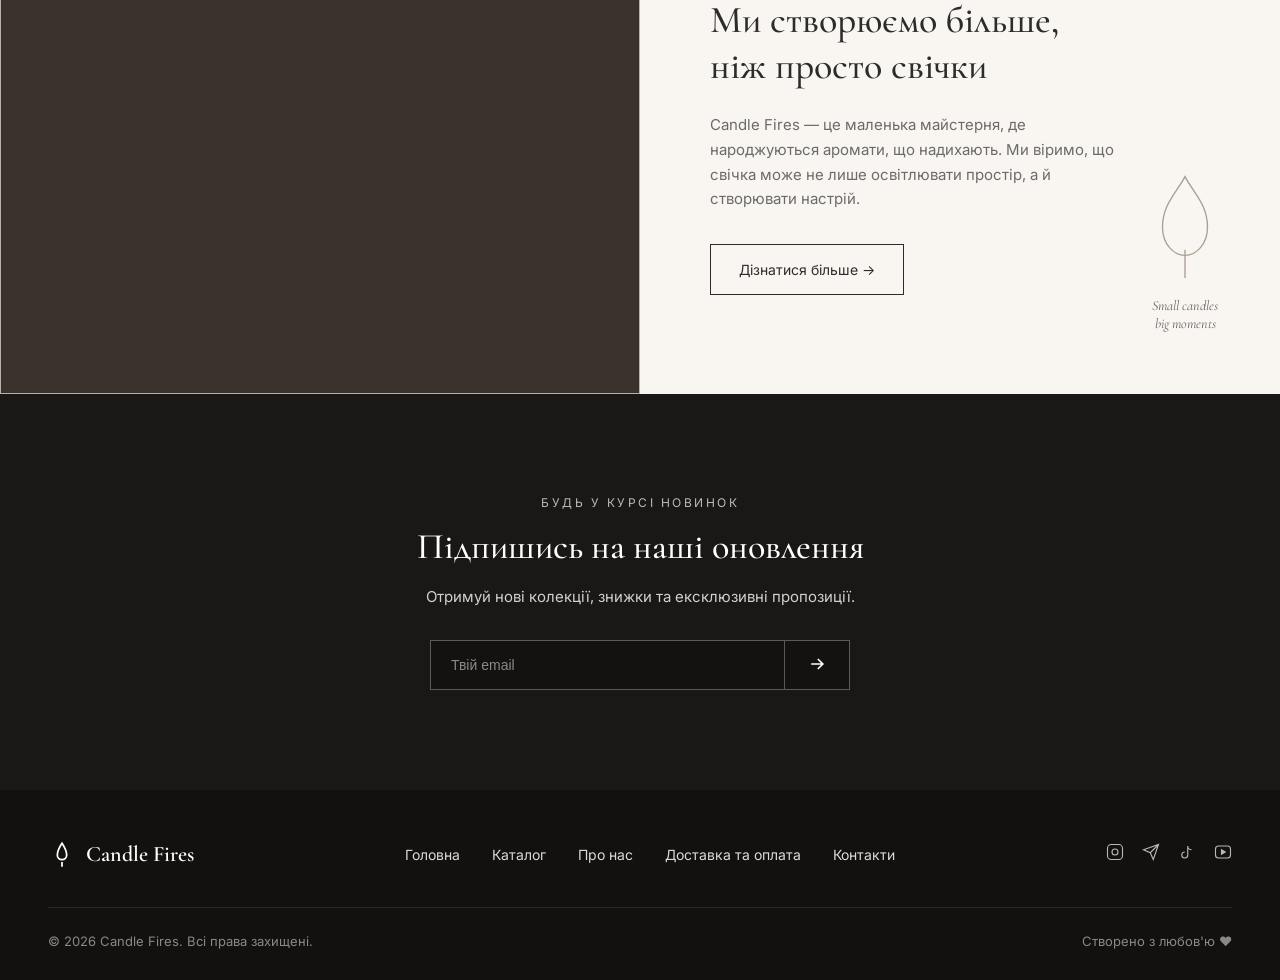
==== commit 55cf0593: "Update index.html" ====
--- a/index.html
+++ b/index.html
@@ -20,7 +20,7 @@
         <path d="M12 2c0 0-4 6-4 10a4 4 0 008 0c0-4-4-10-4-10z" />
         <path d="M12 22v-4" />
       </svg>
-      Candle Fires
+      Harmony Fires
     </a>
     <nav class="desktop-nav">
       <a href="index.html" class="active">Головна</a>
@@ -348,4 +348,4 @@
   </script>
 </body>
 
-</html>+</html>
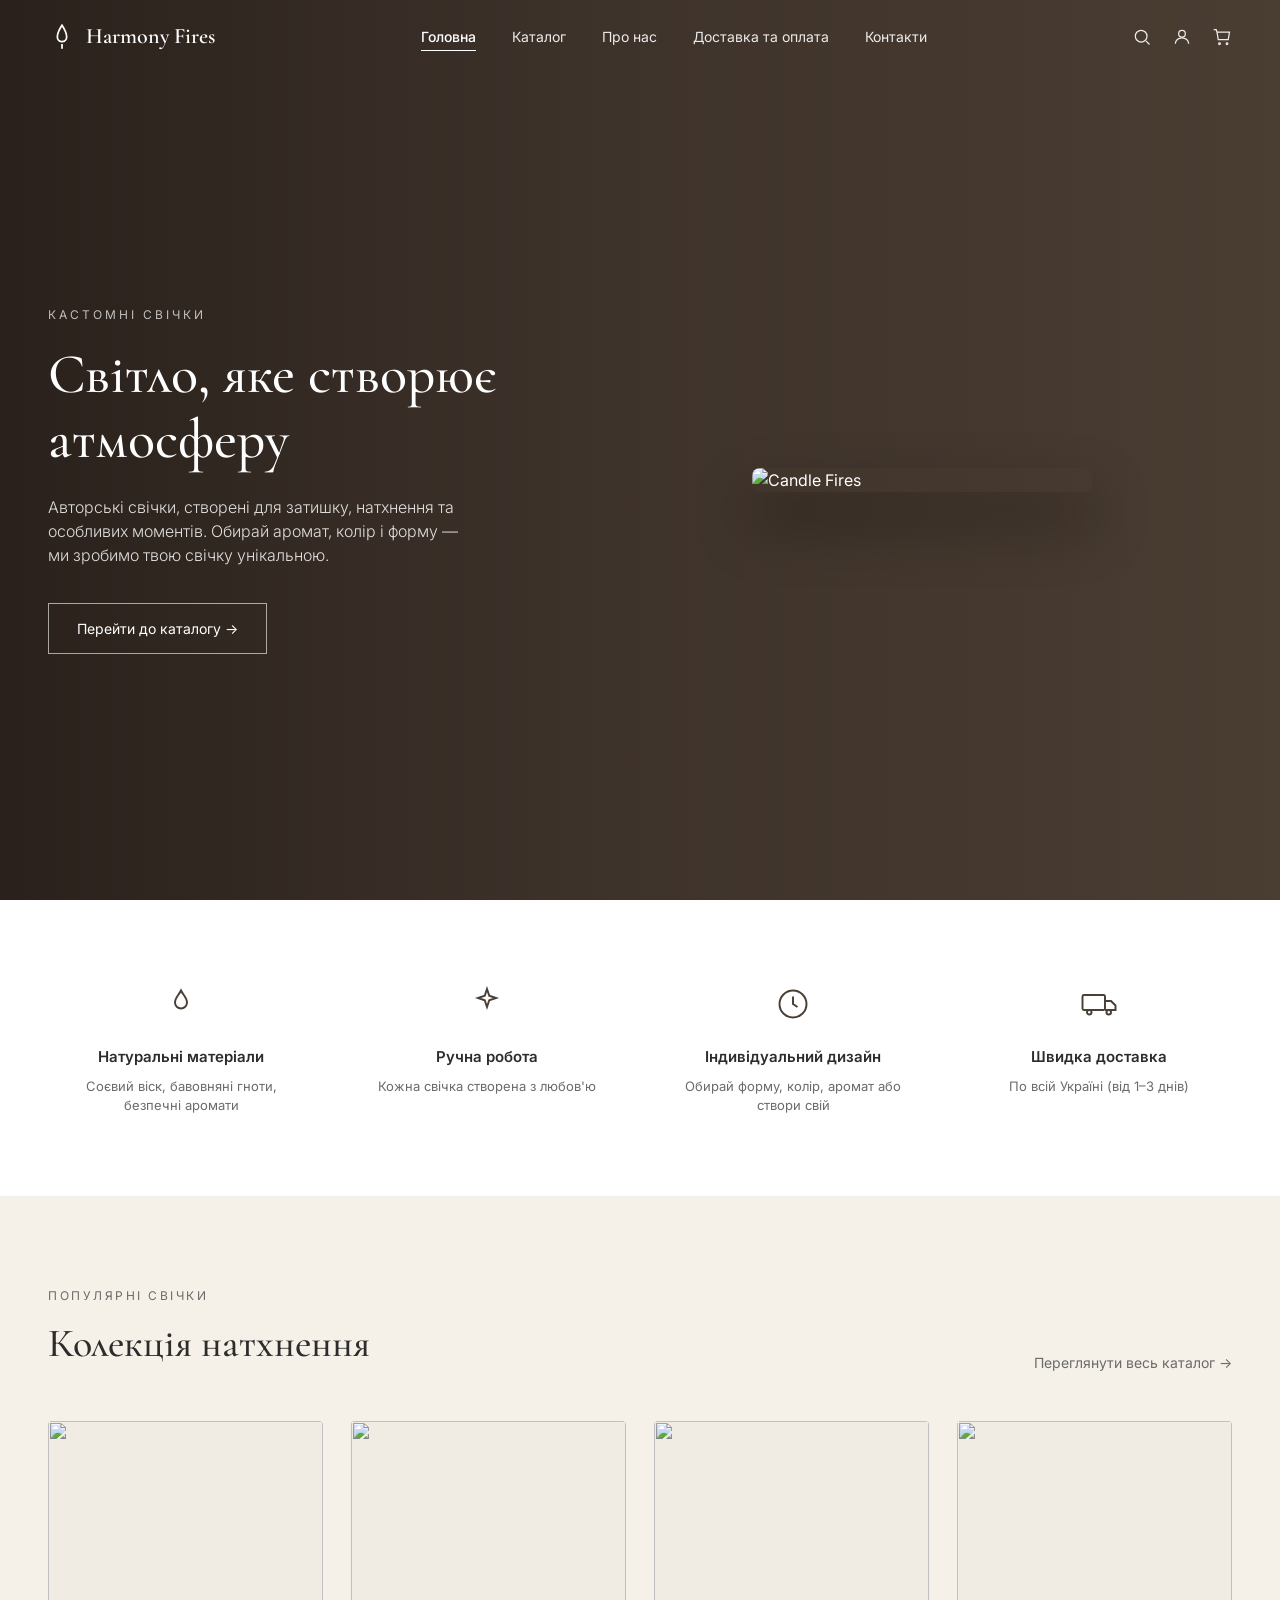
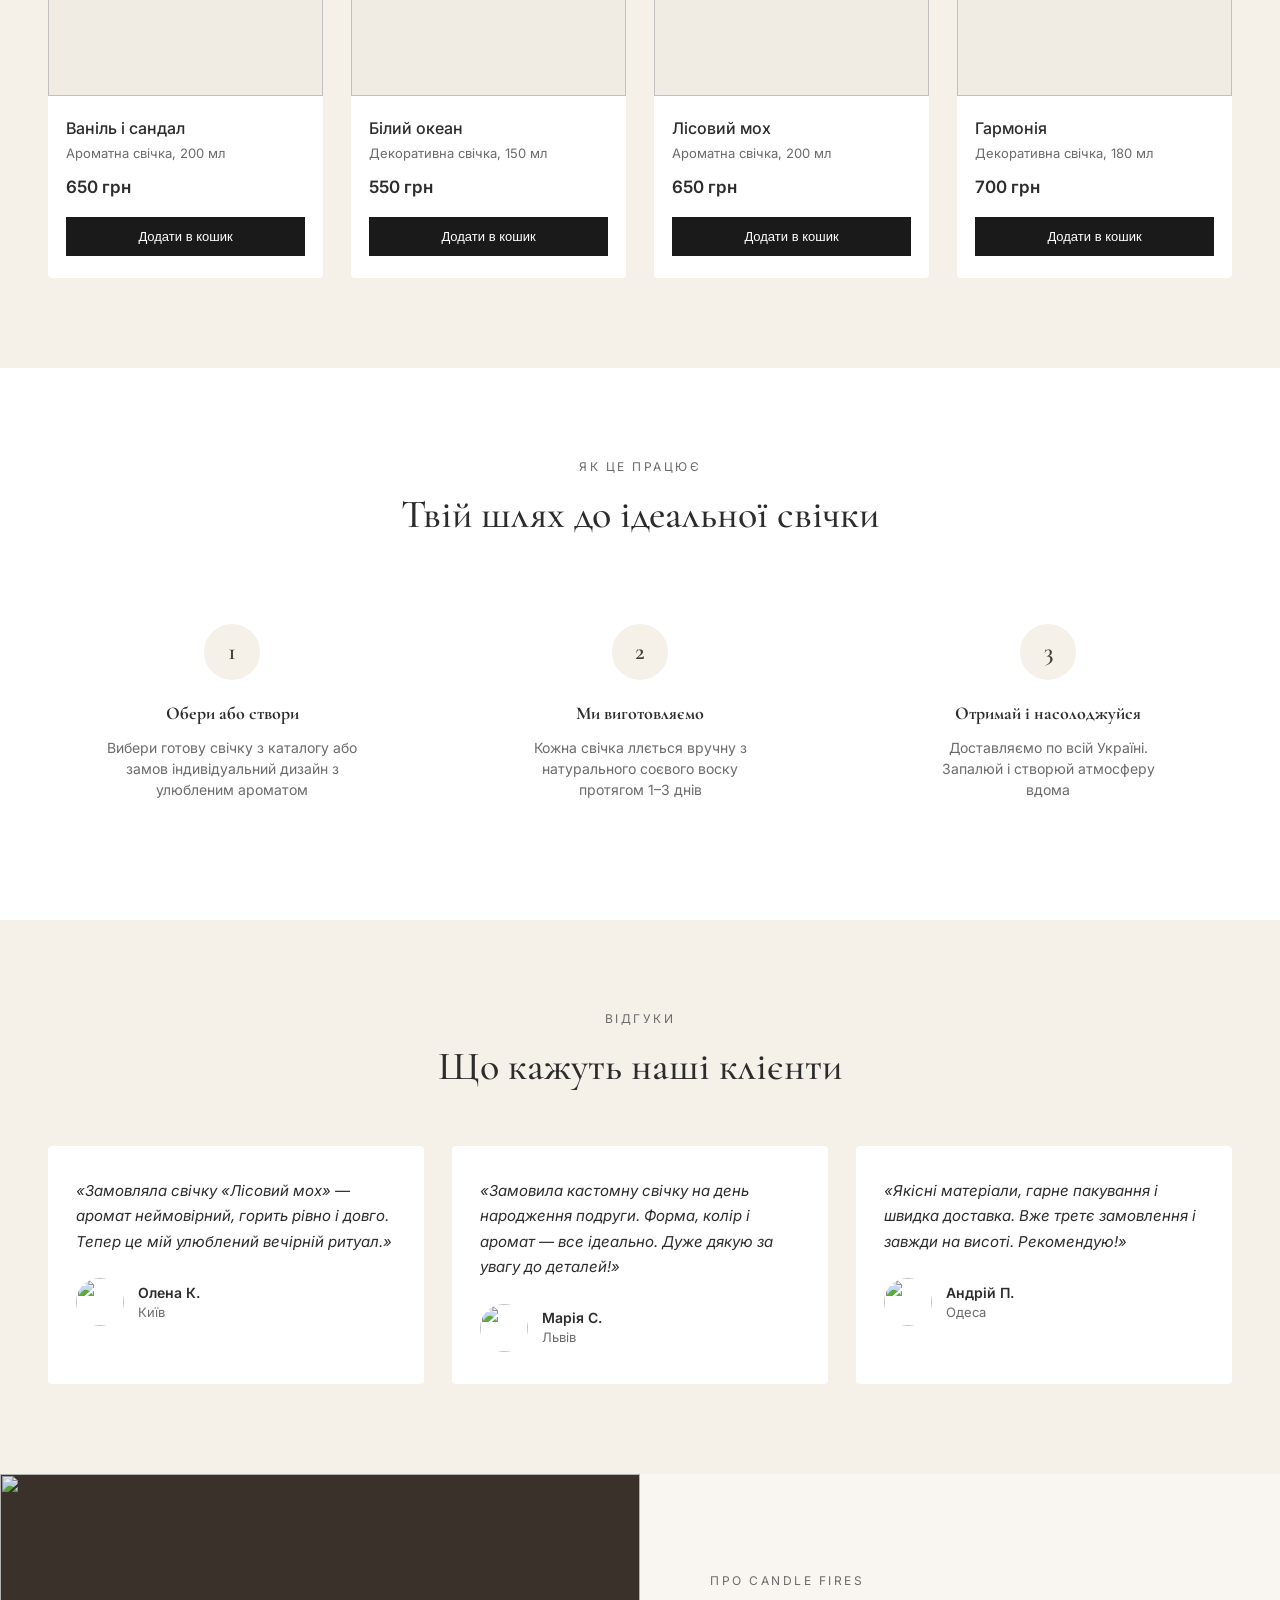
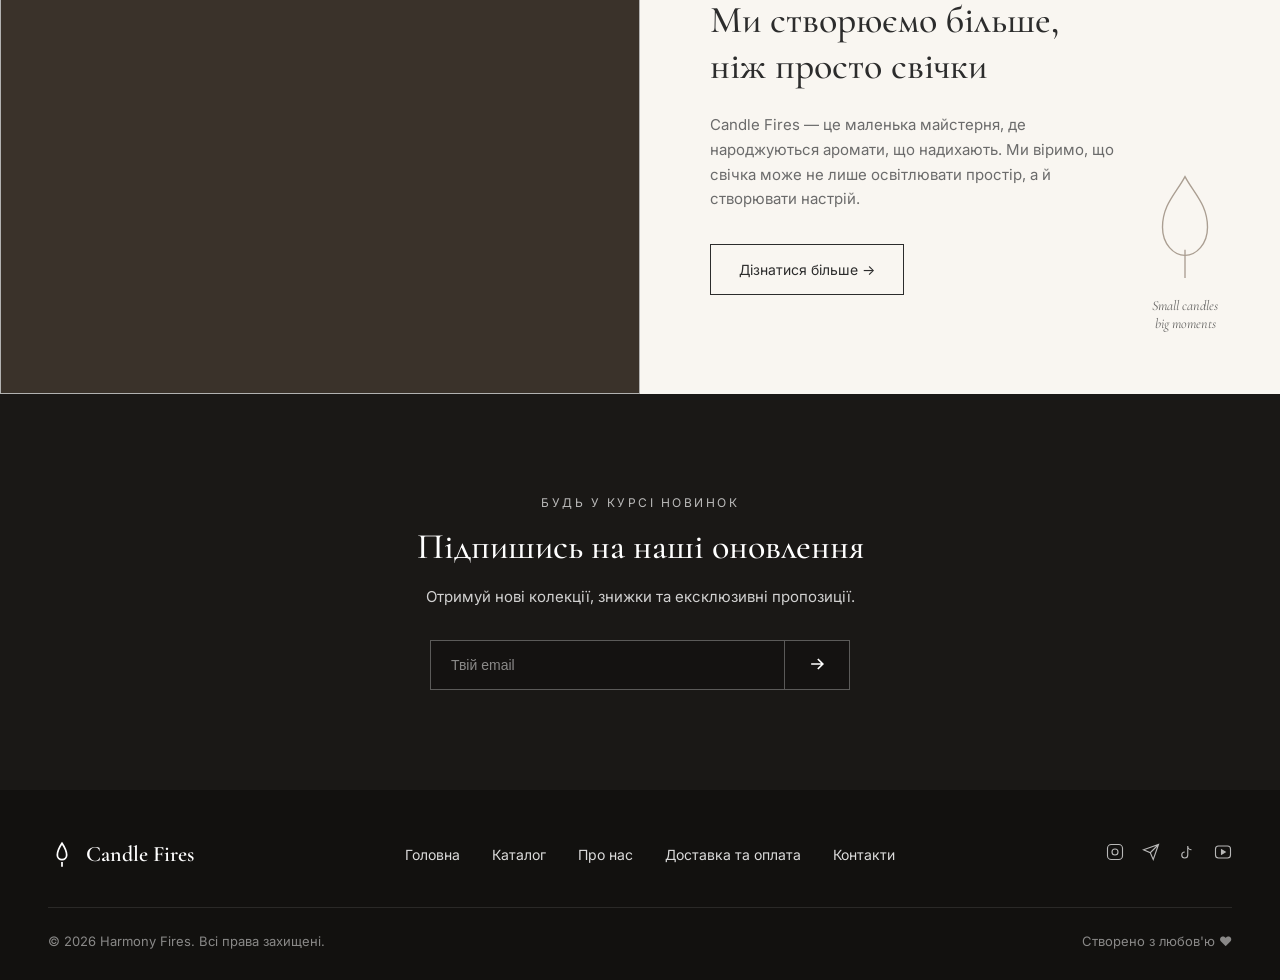
==== commit 68b3449f: "Update footer copyright text and brand name" ====
--- a/index.html
+++ b/index.html
@@ -319,7 +319,7 @@
           </svg></a>
       </div>
     </div>
-    <div class="footer-bottom"><span>© 2026 Candle Fires. Всі права захищені.</span><span>Створено з любов'ю ♥</span>
+    <div class="footer-bottom"><span>© 2026 Harmony Fires. Всі права захищені.</span><span>Створено з любов'ю ♥</span>
     </div>
   </footer>
 
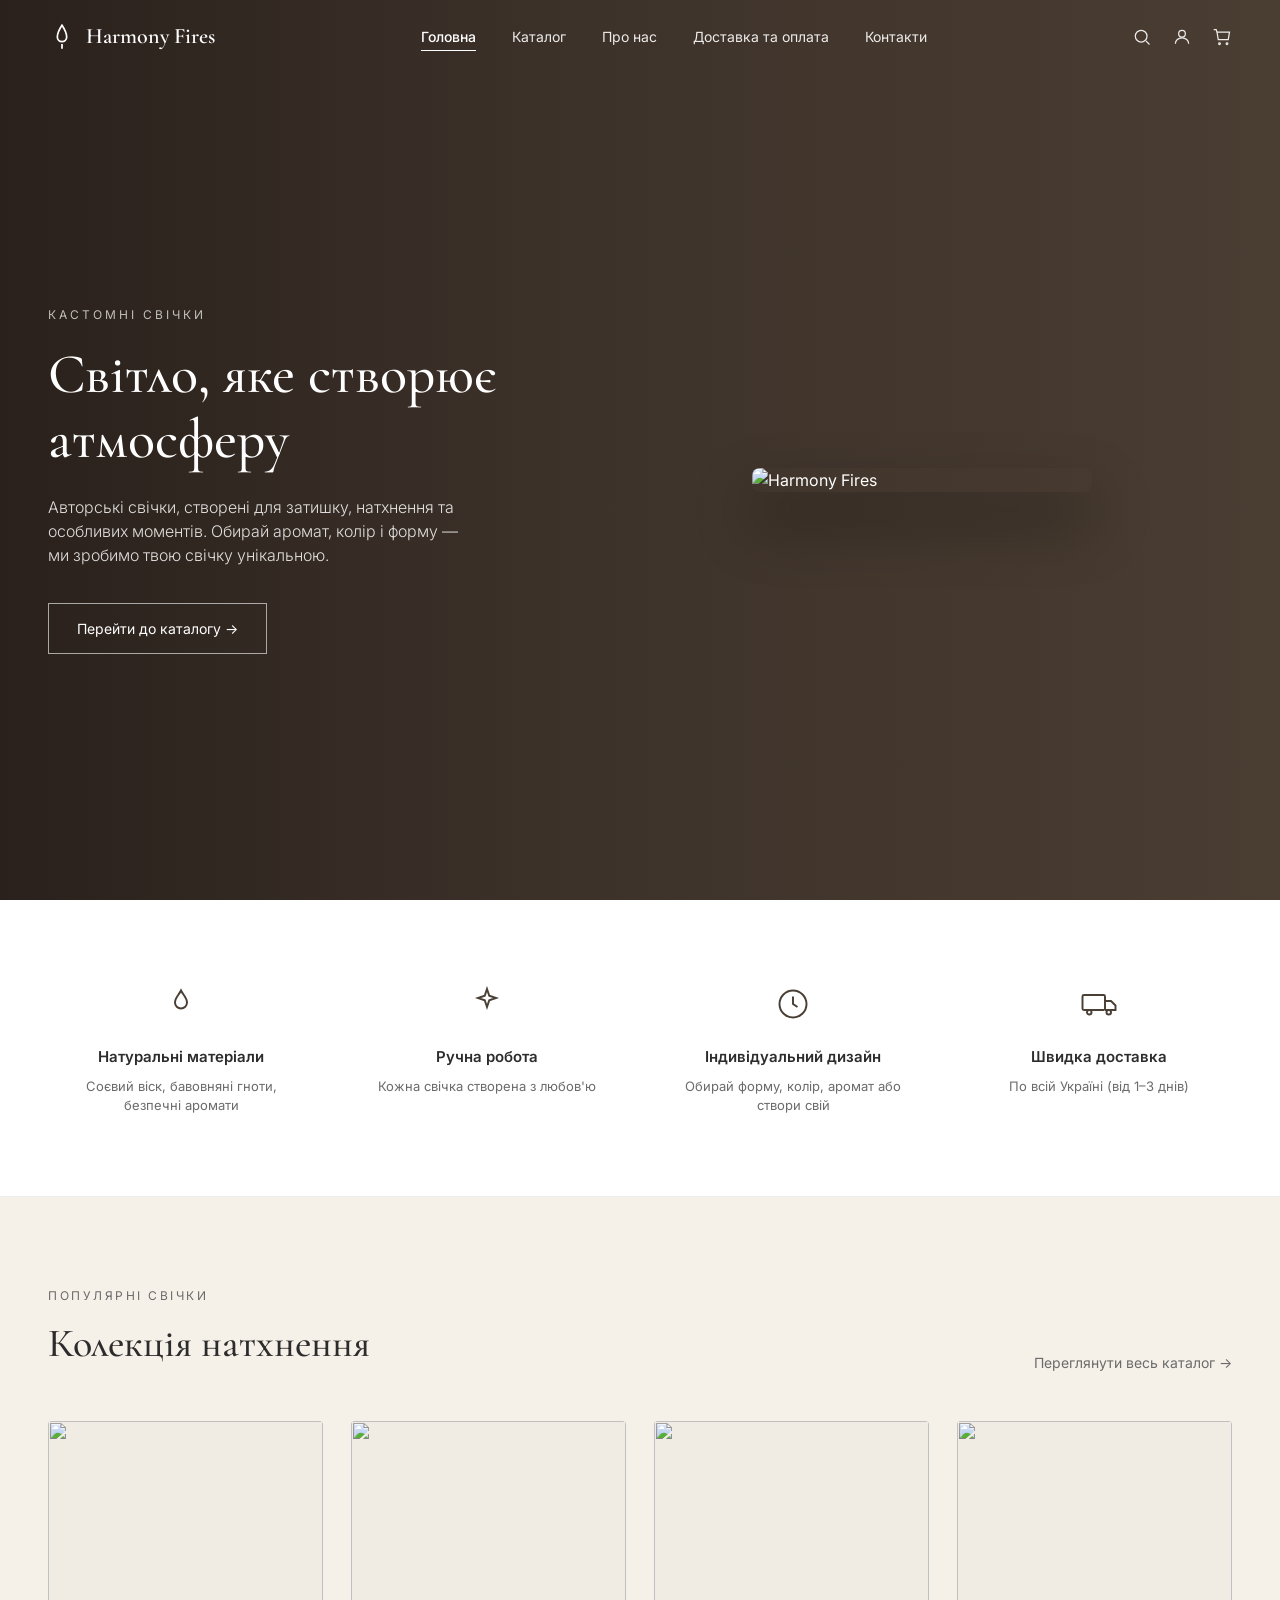
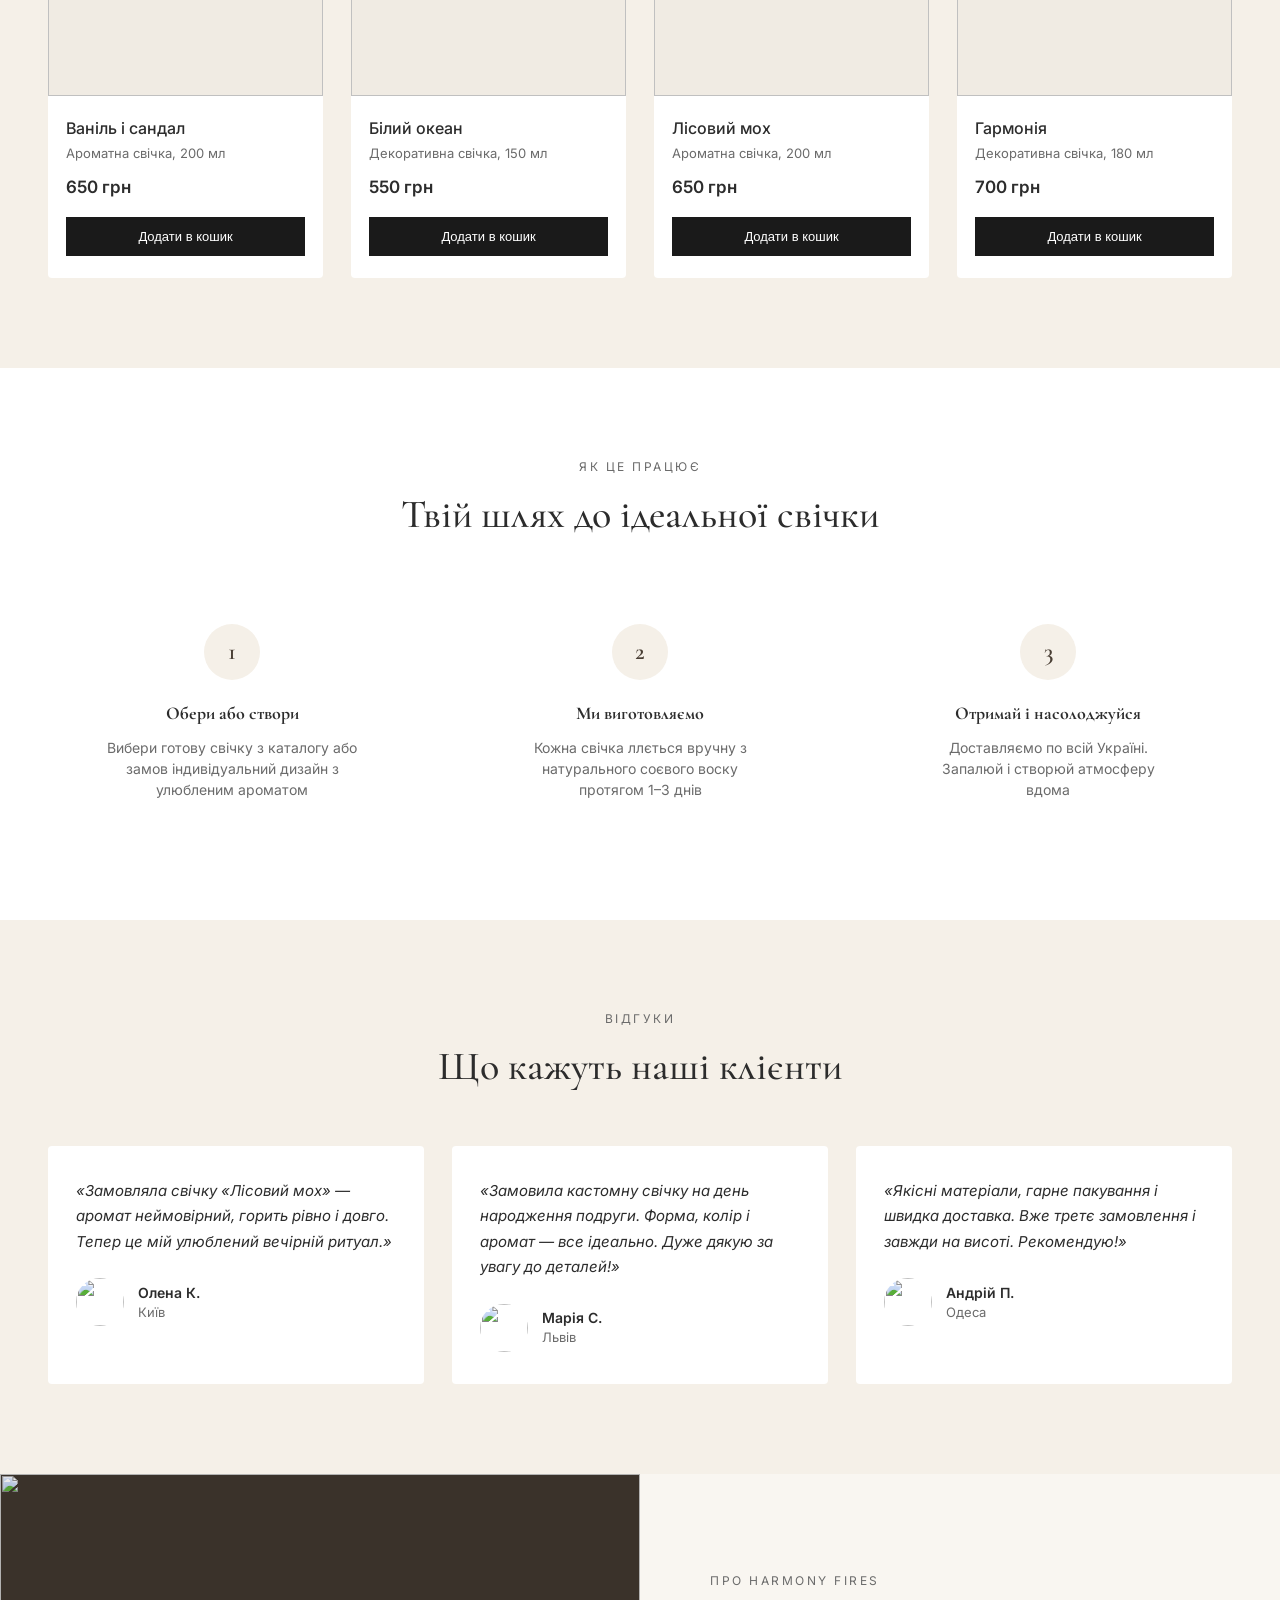
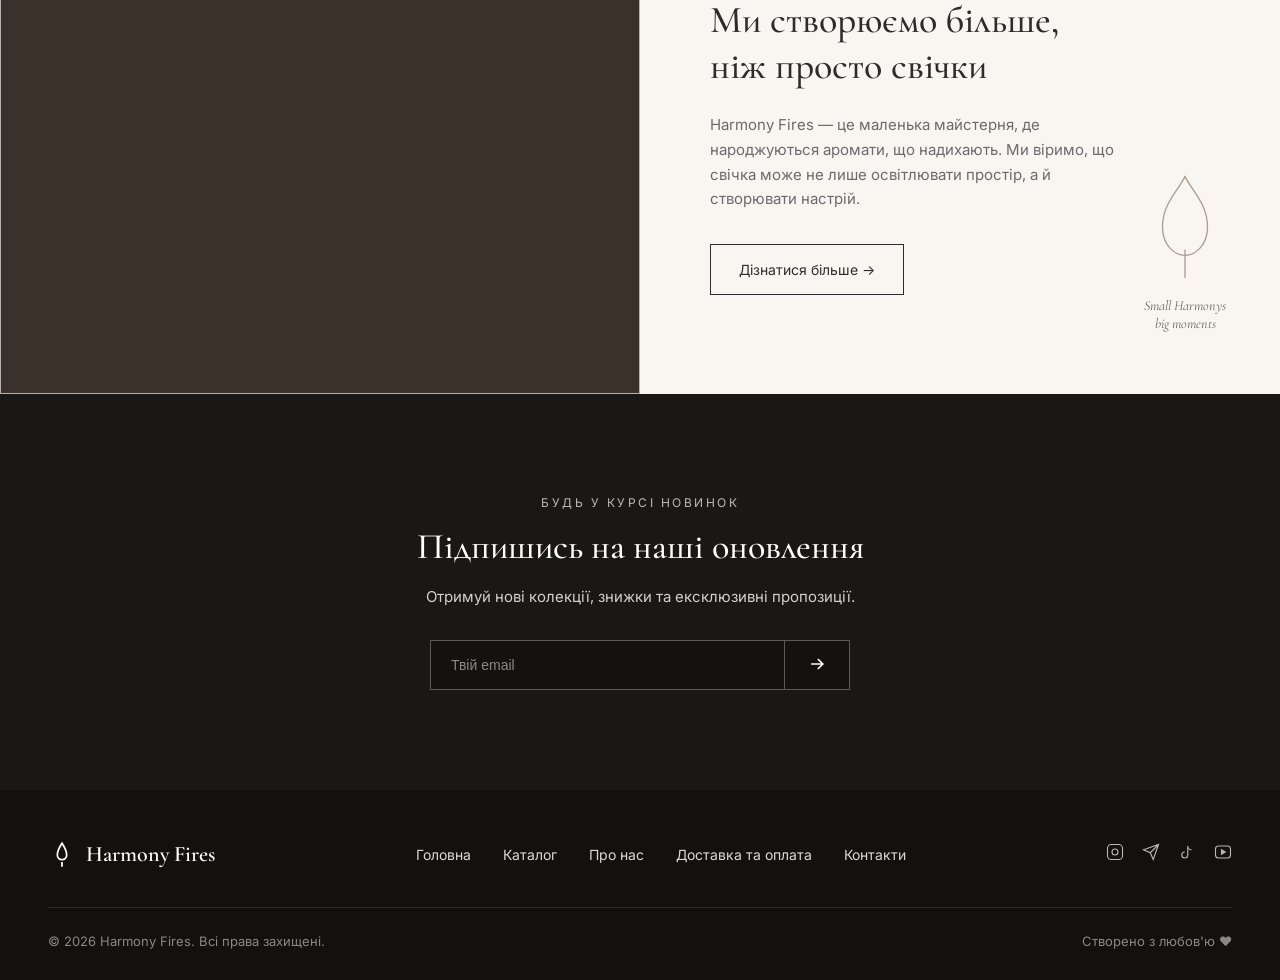
==== commit db6bd216: "Rename 'Candle Fires' to 'Harmony Fires' throughout HTML" ====
--- a/index.html
+++ b/index.html
@@ -4,7 +4,7 @@
 <head>
   <meta charset="UTF-8">
   <meta name="viewport" content="width=device-width, initial-scale=1.0">
-  <title>Candle Fires — Авторські свічки</title>
+  <title>Harmony Fires — Авторські свічки</title>
   <link rel="preconnect" href="https://fonts.googleapis.com">
   <link rel="preconnect" href="https://fonts.gstatic.com" crossorigin>
   <link
@@ -71,7 +71,7 @@
             <path d="M22 2L11 13M22 2l-7 20-4-9-9-4 20-7z" />
           </svg></a>
       </div>
-      <p style="font-size:13px;opacity:0.5;">© 2026 Candle Fires</p>
+      <p style="font-size:13px;opacity:0.5;">© 2026 Harmony Fires</p>
     </div>
   </div>
 
@@ -85,7 +85,7 @@
       <a href="catalog.html" class="btn">Перейти до каталогу →</a>
     </div>
     <div class="hero-image fade-up fade-up-delay-2">
-      <img src="https://images.unsplash.com/photo-1603006905003-be475563bc59?w=600&q=80" alt="Candle Fires">
+      <img src="https://images.unsplash.com/photo-1603006905003-be475563bc59?w=600&q=80" alt="Harmony Fires">
     </div>
   </section>
 
@@ -167,7 +167,7 @@
         </div>
       </div>
       <div class="product-card fade-up fade-up-delay-3">
-        <div class="product-img"><img src="https://blog.mountainroseherbs.com/hs-fs/hubfs/Blog%20images/Candles%20-%20BANNER.jpg?width=1350&height=900&name=Candles%20-%20BANNER.jpg"
+        <div class="product-img"><img src="https://blog.mountainroseherbs.com/hs-fs/hubfs/Blog%20images/Harmonys%20-%20BANNER.jpg?width=1350&height=900&name=Harmonys%20-%20BANNER.jpg"
             alt=""></div>
         <div class="product-info">
           <div class="product-name">Гармонія</div>
@@ -256,9 +256,9 @@
         alt=""></div>
     <div class="about-content">
       <div class="fade-up">
-        <div class="section-label">Про Candle Fires</div>
+        <div class="section-label">Про Harmony Fires</div>
         <h2>Ми створюємо більше,<br>ніж просто свічки</h2>
-        <p>Candle Fires — це маленька майстерня, де народжуються аромати, що надихають. Ми віримо, що свічка може не
+        <p>Harmony Fires — це маленька майстерня, де народжуються аромати, що надихають. Ми віримо, що свічка може не
           лише освітлювати простір, а й створювати настрій.</p>
         <a href="about.html" class="btn btn-outline-dark">Дізнатися більше →</a>
       </div>
@@ -267,7 +267,7 @@
           <path d="M40 5c-8 15-20 25-20 45 0 15 10 25 20 25s20-10 20-25c0-20-12-30-20-45z" />
           <path d="M40 70v25" />
         </svg>
-        <span>Small candles<br>big moments</span>
+        <span>Small Harmonys<br>big moments</span>
       </div>
     </div>
   </section>
@@ -294,7 +294,7 @@
           width="24" height="24">
           <path d="M12 2c0 0-4 6-4 10a4 4 0 008 0c0-4-4-10-4-10z" />
           <path d="M12 22v-4" />
-        </svg> Candle Fires</a>
+        </svg> Harmony Fires</a>
       <div class="footer-nav">
         <a href="index.html">Головна</a>
         <a href="catalog.html">Каталог</a>
